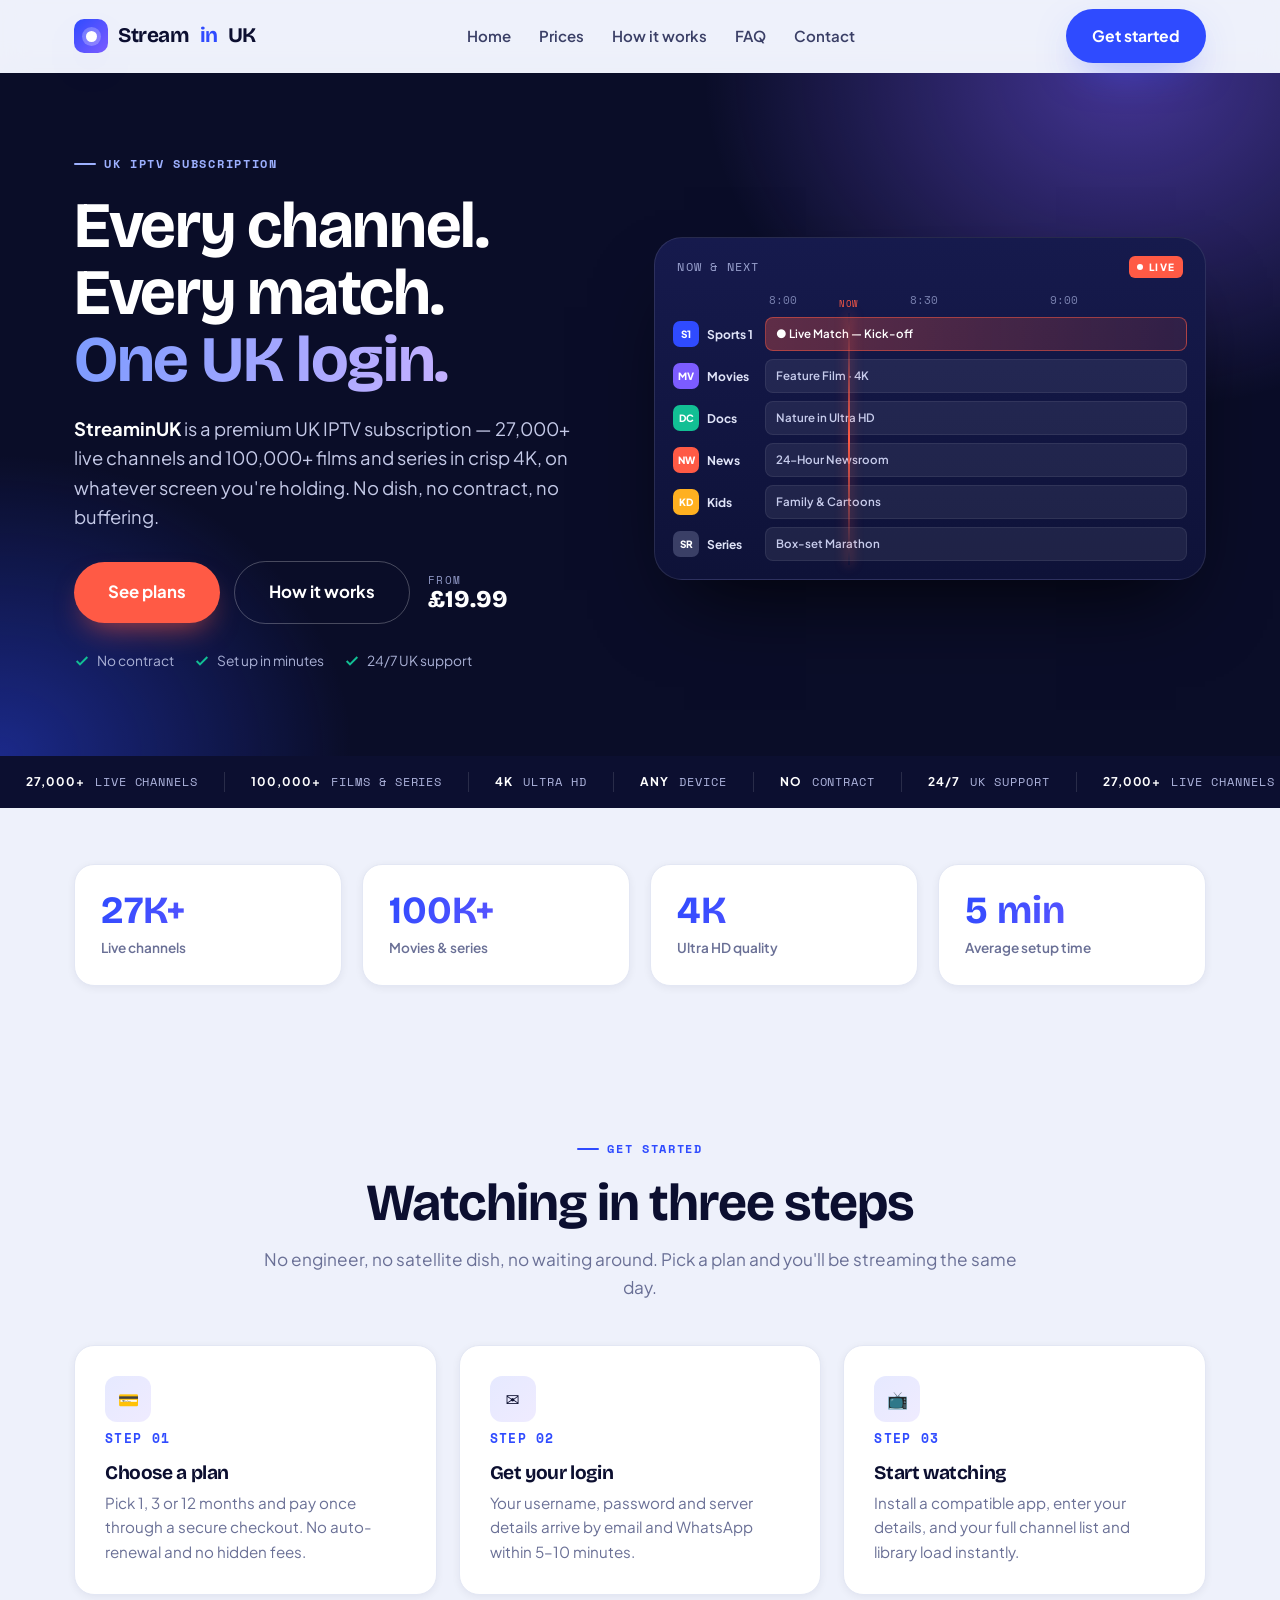
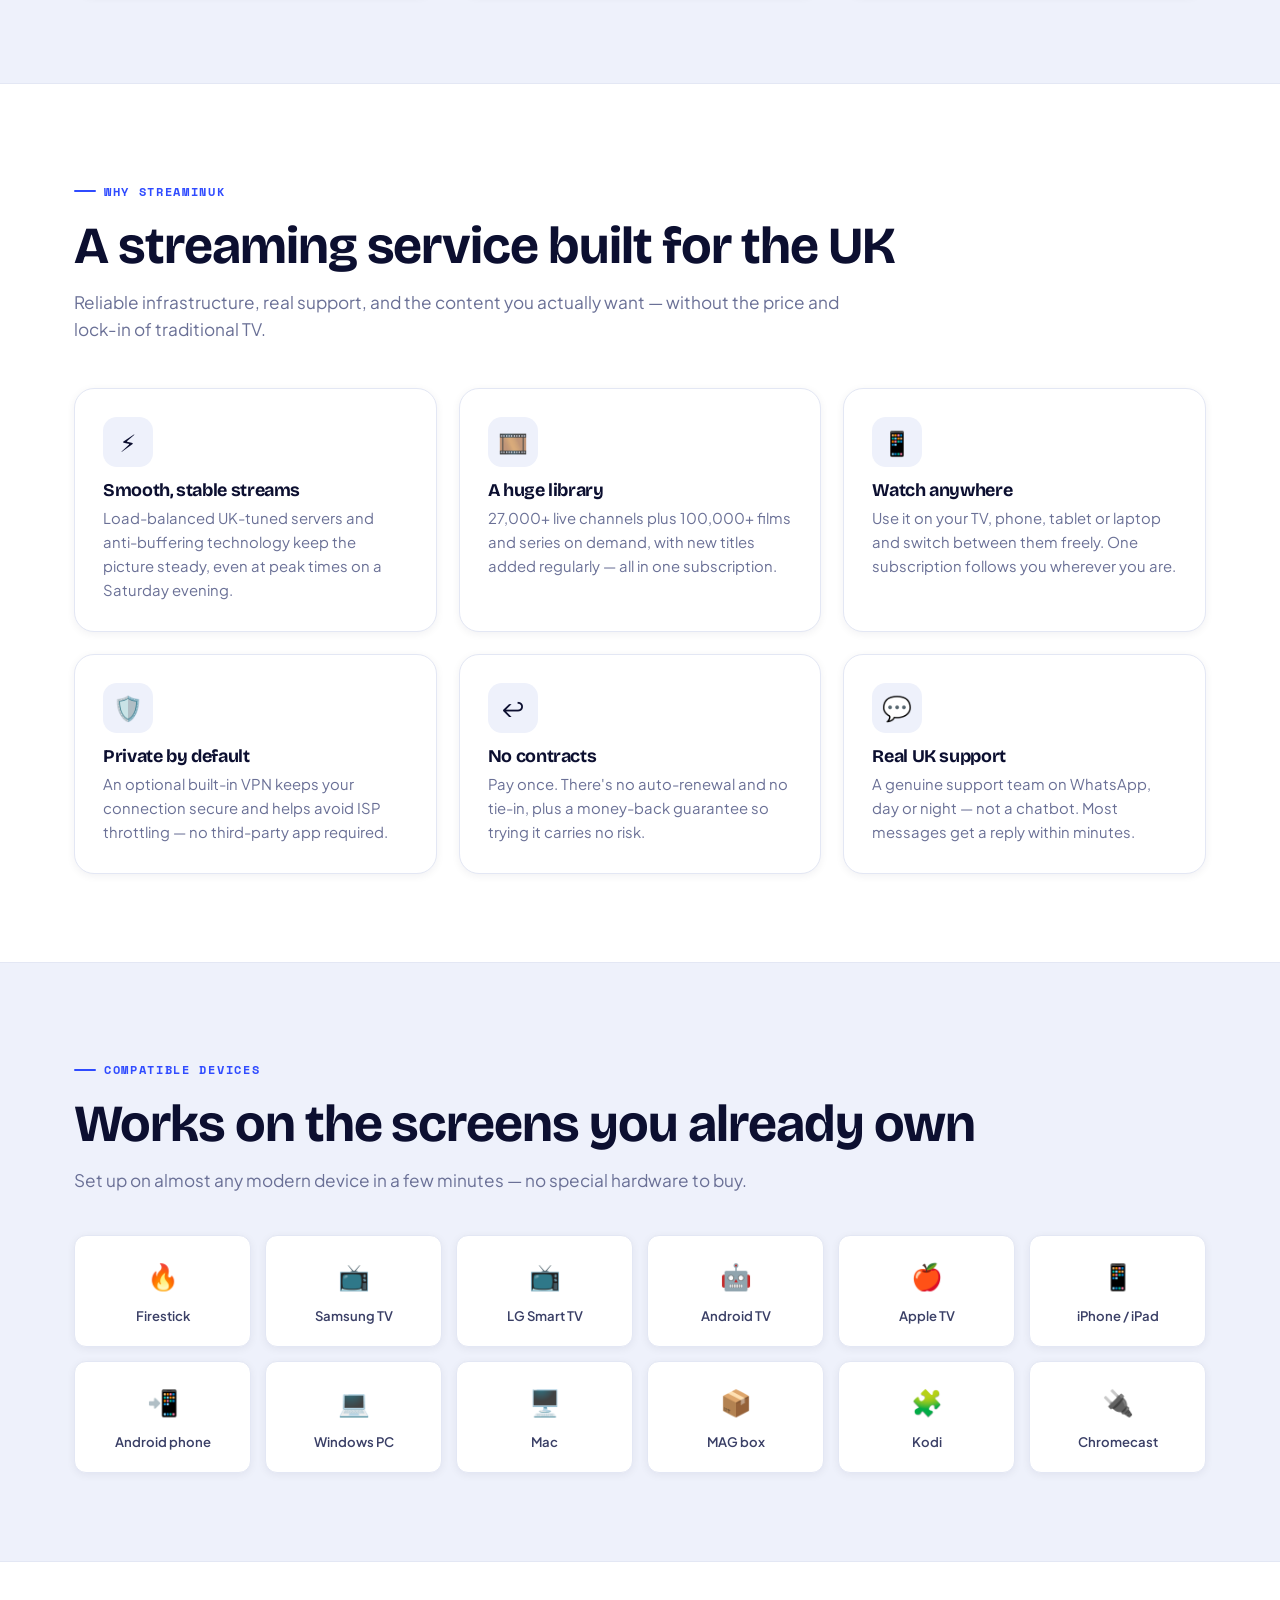
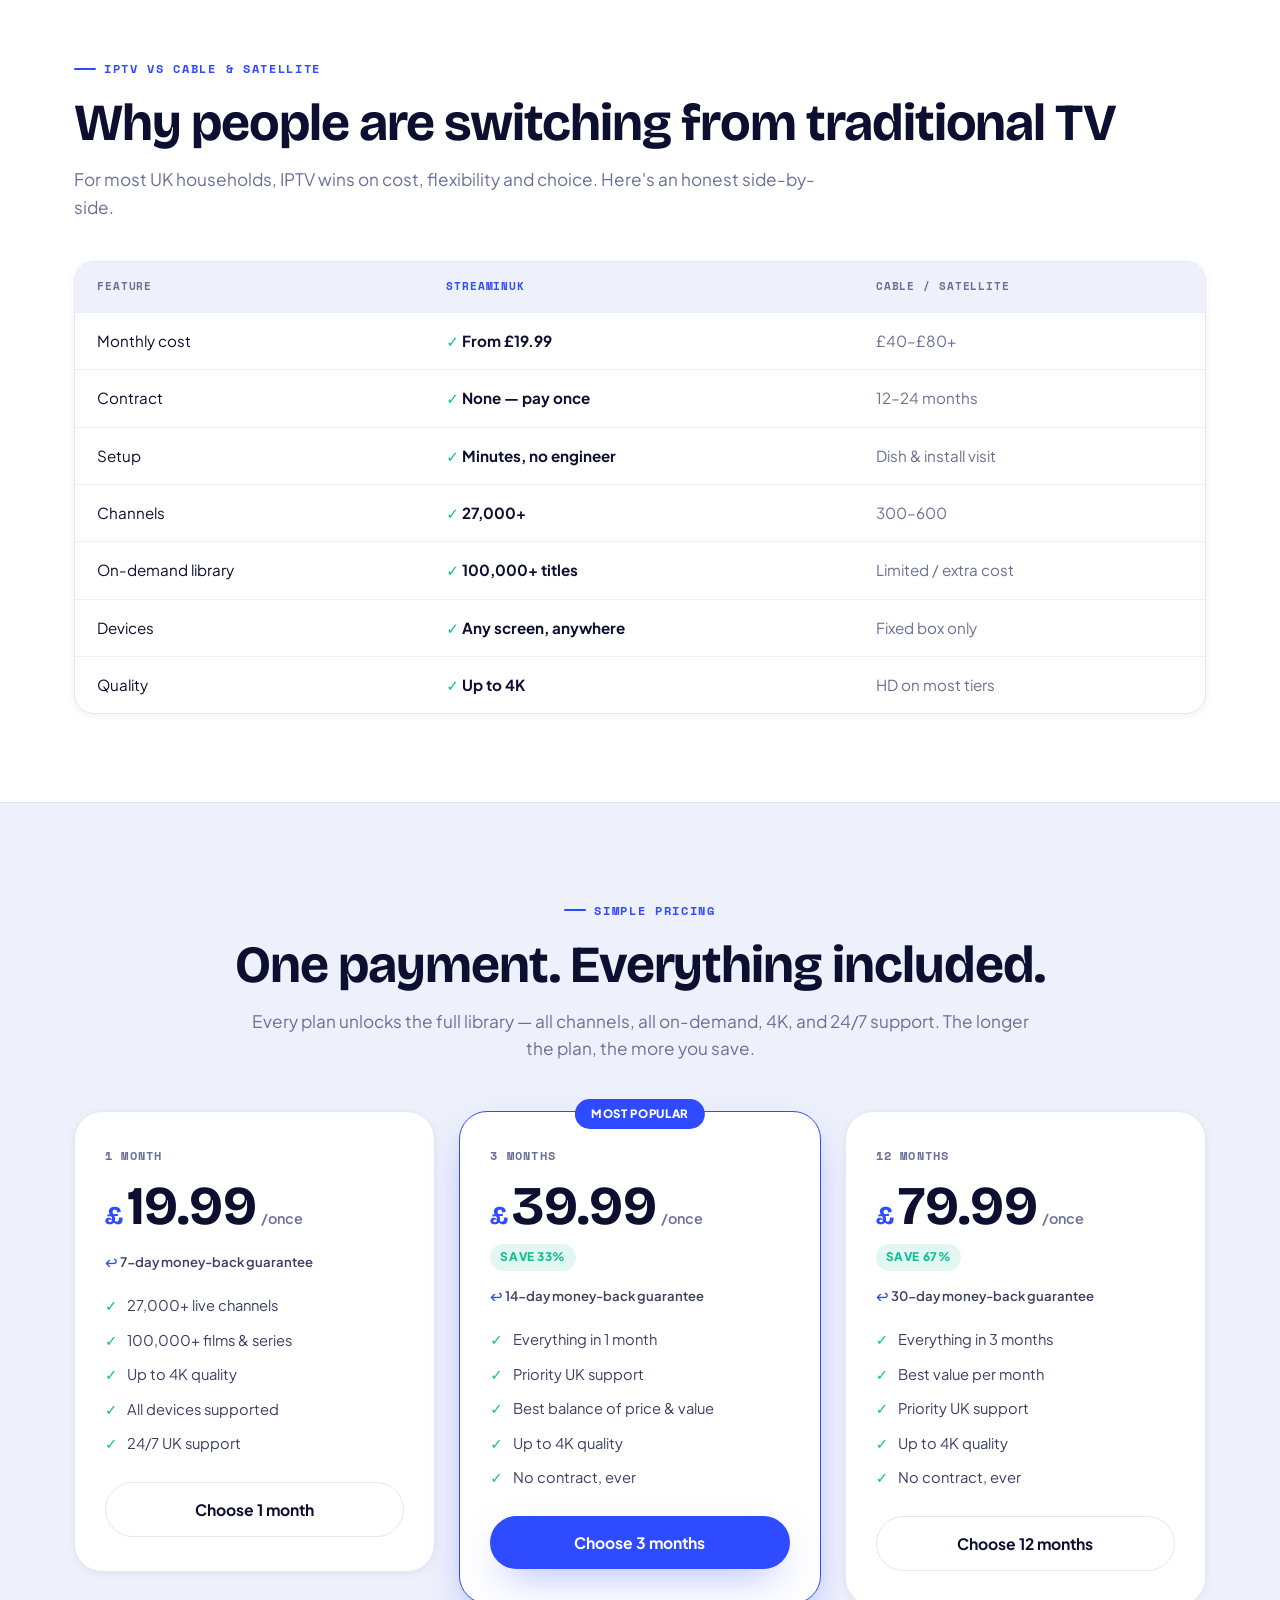
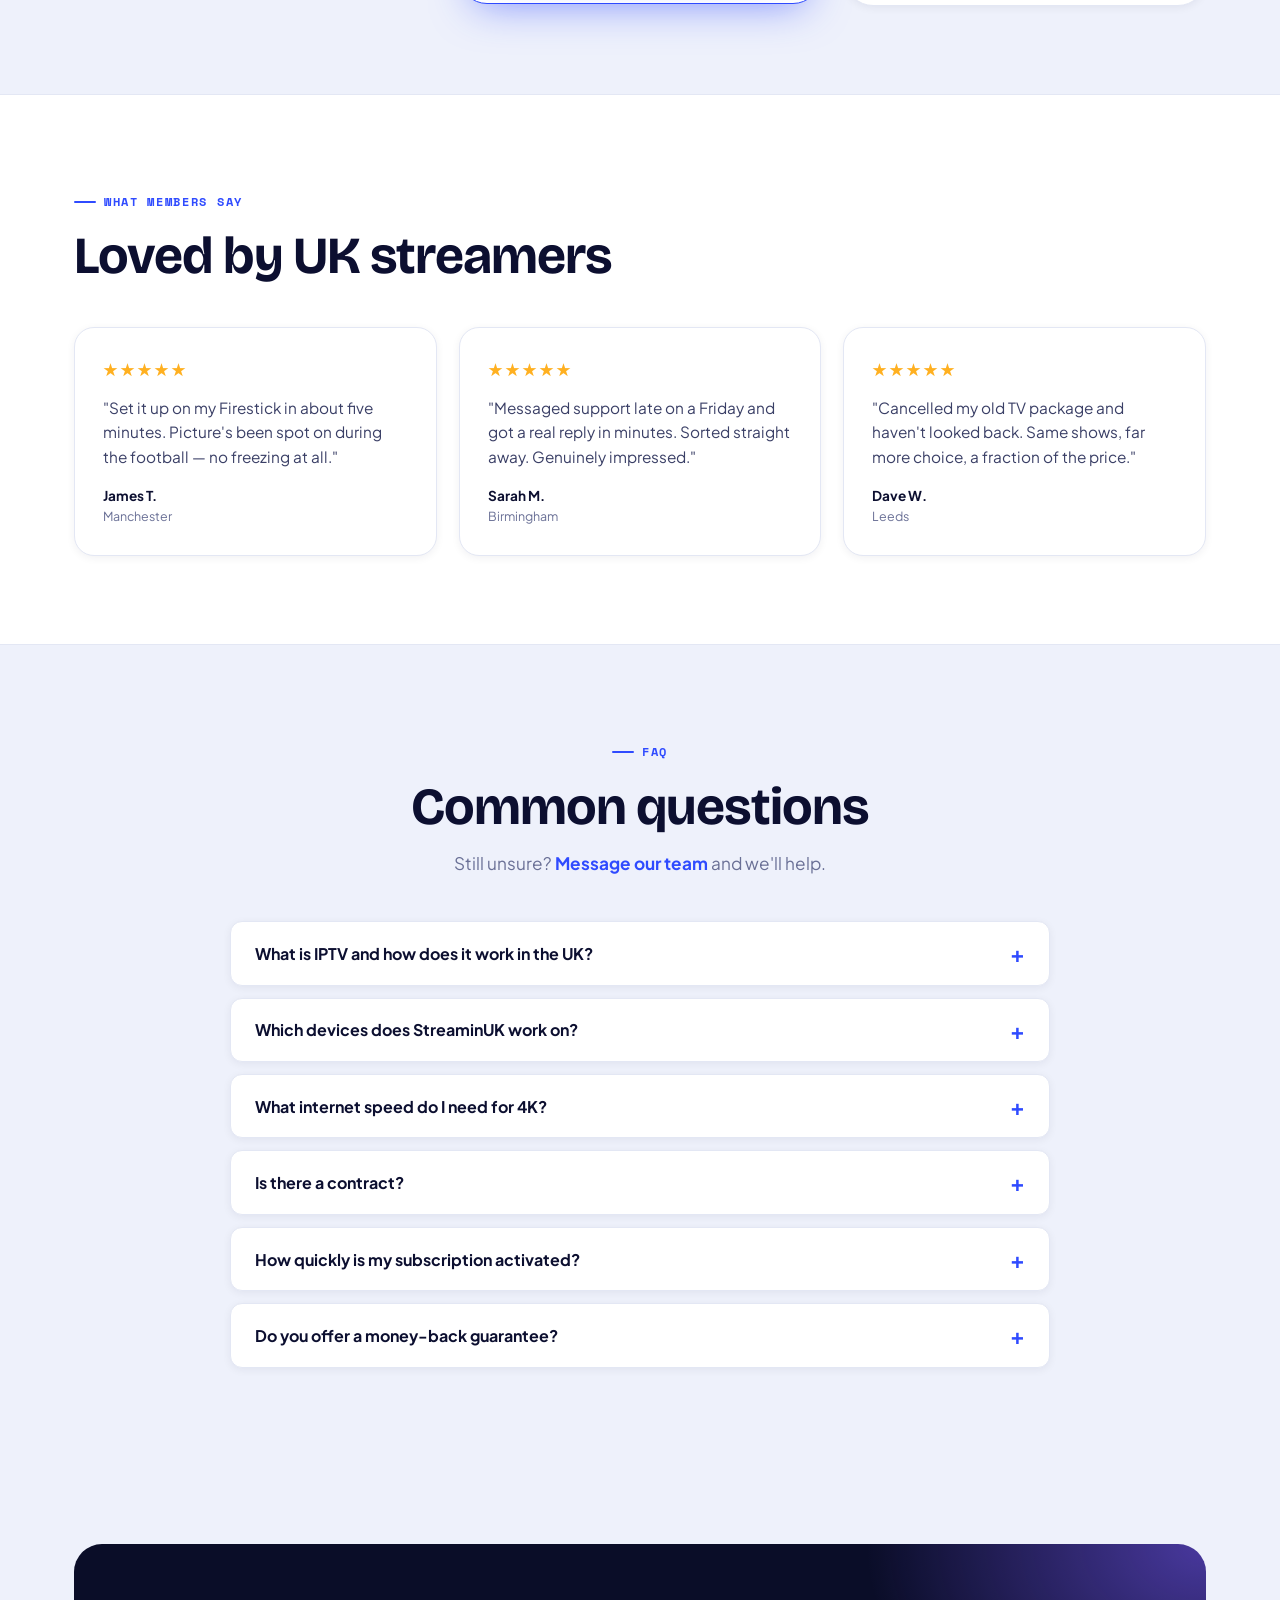
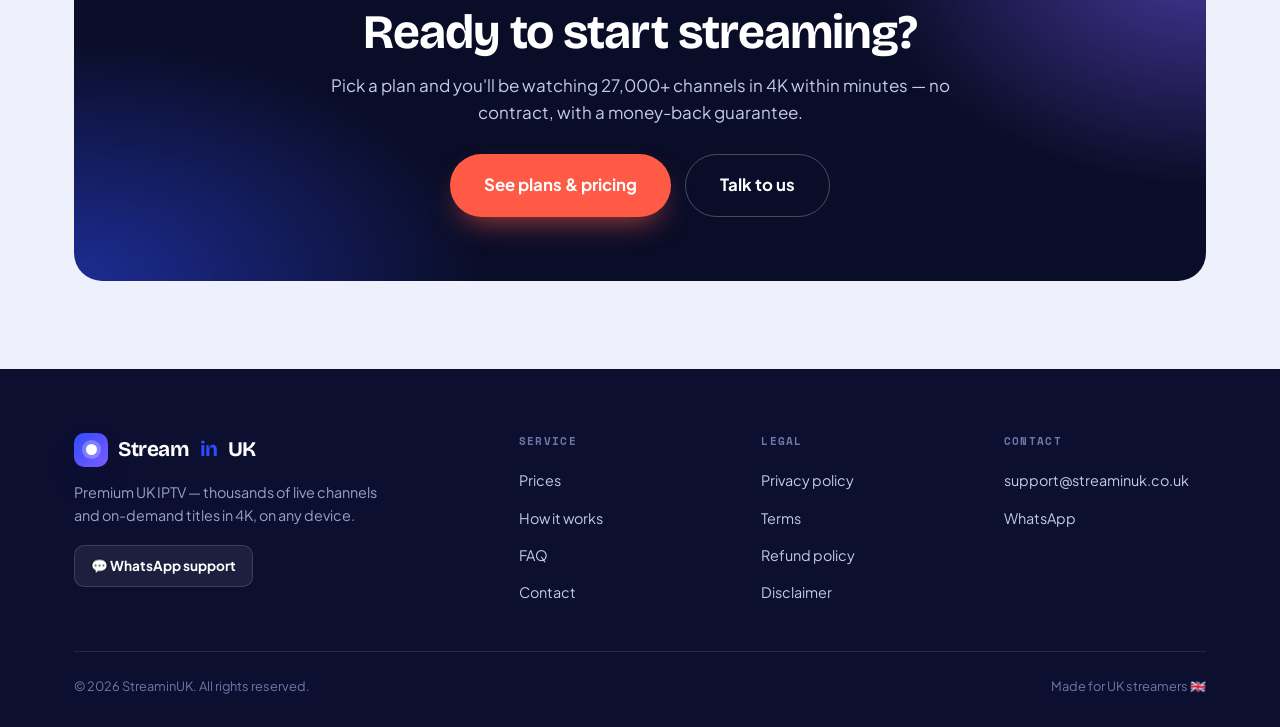
==== index.html @ 4e6dda4d "Add files via upload" ====
<!DOCTYPE html>
<html lang="en-GB">
<head>
<meta charset="UTF-8">
<meta name="viewport" content="width=device-width, initial-scale=1.0">
<title>StreaminUK | UK IPTV Subscription — 27,000+ Channels in 4K</title>
<meta name="description" content="StreaminUK is a premium UK IPTV subscription: 27,000+ live channels and 100,000+ movies and series in 4K, on any device. No contracts, instant setup, 24/7 UK support. Plans from £19.99.">
<meta name="robots" content="index, follow, max-image-preview:large">
<link rel="canonical" href="https://streaminuk.co.uk/">
<meta property="og:type" content="website">
<meta property="og:locale" content="en_GB">
<meta property="og:site_name" content="StreaminUK">
<meta property="og:title" content="StreaminUK — UK IPTV Subscription, 27,000+ Channels in 4K">
<meta property="og:description" content="Premium UK IPTV: thousands of live channels and on-demand titles in 4K, on any device. No contracts, instant setup. Plans from £19.99.">
<meta property="og:url" content="https://streaminuk.co.uk/">
<meta name="twitter:card" content="summary_large_image">
<meta name="twitter:title" content="StreaminUK — UK IPTV Subscription in 4K">
<meta name="twitter:description" content="27,000+ live channels and 100,000+ titles in 4K, on any device. From £19.99, no contracts.">

<script type="application/ld+json">
{"@context":"https://schema.org","@type":"WebSite","name":"StreaminUK","url":"https://streaminuk.co.uk","description":"Premium UK IPTV subscription with 27,000+ live channels and 100,000+ movies and series in 4K."}
</script>
<script type="application/ld+json">
{"@context":"https://schema.org","@type":"Organization","name":"StreaminUK","url":"https://streaminuk.co.uk","logo":"https://streaminuk.co.uk/images/logo.png","contactPoint":{"@type":"ContactPoint","contactType":"customer support","availableLanguage":"English"}}
</script>
<script type="application/ld+json">
{
  "@context":"https://schema.org","@type":"Product",
  "name":"StreaminUK IPTV Subscription",
  "description":"Premium UK IPTV subscription with 27,000+ live channels and 100,000+ movies and series in up to 4K, on any device, with 24/7 UK support.",
  "image":["https://streaminuk.co.uk/images/streaminuk-preview.jpg"],
  "brand":{"@type":"Brand","name":"StreaminUK"},
  "offers":[
    {"@type":"Offer","name":"1 Month","price":"19.99","priceCurrency":"GBP","priceValidUntil":"2026-12-31","availability":"https://schema.org/InStock","itemCondition":"https://schema.org/NewCondition","url":"https://streaminuk.co.uk/prices.html","shippingDetails":{"@type":"OfferShippingDetails","shippingRate":{"@type":"MonetaryAmount","value":"0","currency":"GBP"},"shippingDestination":{"@type":"DefinedRegion","addressCountry":"GB"}},"hasMerchantReturnPolicy":{"@type":"MerchantReturnPolicy","applicableCountry":"GB","returnPolicyCategory":"https://schema.org/MerchantReturnFiniteReturnWindow","merchantReturnDays":7,"returnMethod":"https://schema.org/ReturnByMail","returnFees":"https://schema.org/FreeReturn"}},
    {"@type":"Offer","name":"3 Months","price":"39.99","priceCurrency":"GBP","priceValidUntil":"2026-12-31","availability":"https://schema.org/InStock","itemCondition":"https://schema.org/NewCondition","url":"https://streaminuk.co.uk/prices.html","shippingDetails":{"@type":"OfferShippingDetails","shippingRate":{"@type":"MonetaryAmount","value":"0","currency":"GBP"},"shippingDestination":{"@type":"DefinedRegion","addressCountry":"GB"}},"hasMerchantReturnPolicy":{"@type":"MerchantReturnPolicy","applicableCountry":"GB","returnPolicyCategory":"https://schema.org/MerchantReturnFiniteReturnWindow","merchantReturnDays":14,"returnMethod":"https://schema.org/ReturnByMail","returnFees":"https://schema.org/FreeReturn"}},
    {"@type":"Offer","name":"12 Months","price":"79.99","priceCurrency":"GBP","priceValidUntil":"2026-12-31","availability":"https://schema.org/InStock","itemCondition":"https://schema.org/NewCondition","url":"https://streaminuk.co.uk/prices.html","shippingDetails":{"@type":"OfferShippingDetails","shippingRate":{"@type":"MonetaryAmount","value":"0","currency":"GBP"},"shippingDestination":{"@type":"DefinedRegion","addressCountry":"GB"}},"hasMerchantReturnPolicy":{"@type":"MerchantReturnPolicy","applicableCountry":"GB","returnPolicyCategory":"https://schema.org/MerchantReturnFiniteReturnWindow","merchantReturnDays":30,"returnMethod":"https://schema.org/ReturnByMail","returnFees":"https://schema.org/FreeReturn"}}
  ]
}
</script>
<script type="application/ld+json">
{"@context":"https://schema.org","@type":"FAQPage","mainEntity":[
{"@type":"Question","name":"What is IPTV and how does it work in the UK?","acceptedAnswer":{"@type":"Answer","text":"IPTV (Internet Protocol Television) streams live channels and on-demand content over your broadband connection instead of a satellite dish or aerial. You subscribe, receive your login details, install a compatible app on your device, and start watching within minutes."}},
{"@type":"Question","name":"Which devices does StreaminUK work on?","acceptedAnswer":{"@type":"Answer","text":"StreaminUK works on Amazon Firestick, Android TV boxes, Samsung and LG Smart TVs, iPhone, iPad, Apple TV, MAG boxes, Android phones and tablets, Windows PCs, Mac and Kodi."}},
{"@type":"Question","name":"What internet speed do I need for 4K streaming?","acceptedAnswer":{"@type":"Answer","text":"Around 10 Mbps is enough for HD, 20 Mbps for Full HD, and a stable 30 Mbps or more is ideal for 4K. A wired connection gives the most stable picture during live events."}},
{"@type":"Question","name":"Is there a contract?","acceptedAnswer":{"@type":"Answer","text":"No. Every plan is a single one-time payment with no auto-renewal and no hidden fees. When your plan ends you choose whether to renew."}},
{"@type":"Question","name":"How quickly is my subscription activated?","acceptedAnswer":{"@type":"Answer","text":"Your login details are sent by email and WhatsApp within 5 to 10 minutes of payment, so you can start watching the same day."}},
{"@type":"Question","name":"Do you offer a money-back guarantee?","acceptedAnswer":{"@type":"Answer","text":"Yes. Plans include a money-back guarantee of 7 days on the monthly plan, 14 days on the 3-month plan, and 30 days on the annual plan."}}
]}
</script>

<link rel="preconnect" href="https://fonts.googleapis.com">
<link rel="preconnect" href="https://fonts.gstatic.com" crossorigin>
<link href="https://fonts.googleapis.com/css2?family=Bricolage+Grotesque:opsz,wght@12..96,600;12..96,700;12..96,800&family=Plus+Jakarta+Sans:wght@400;500;600;700;800&family=Space+Mono:wght@400;700&display=swap" rel="stylesheet">
<link rel="stylesheet" href="style.css">
</head>
<body>

<!-- NAV -->
<header class="nav">
  <div class="nav-inner">
    <a href="index.html" class="brand"><span class="brand-bug"></span>Stream<em>in</em>UK</a>
    <nav class="nav-links" aria-label="Primary">
      <a href="index.html">Home</a>
      <a href="prices.html">Prices</a>
      <a href="index.html#how">How it works</a>
      <a href="index.html#faq">FAQ</a>
      <a href="contact.html">Contact</a>
    </nav>
    <div class="nav-cta">
      <a href="prices.html" class="btn btn-blue">Get started</a>
    </div>
    <button class="nav-toggle" aria-label="Open menu"><span></span></button>
  </div>
</header>

<!-- HERO -->
<section class="hero">
  <div class="wrap hero-grid">
    <div>
      <div class="eyebrow on-dark">UK IPTV subscription</div>
      <h1>Every channel.<br>Every match.<br><span class="hl">One UK login.</span></h1>
      <p class="hero-sub"><b>StreaminUK</b> is a premium UK IPTV subscription — 27,000+ live channels and 100,000+ films and series in crisp 4K, on whatever screen you're holding. No dish, no contract, no buffering.</p>
      <div class="hero-actions">
        <a href="prices.html" class="btn btn-primary btn-lg">See plans</a>
        <a href="index.html#how" class="btn btn-ghost on-dark btn-lg">How it works</a>
        <div class="hero-from"><span class="k">From</span><span class="v">£19.99</span></div>
      </div>
      <div class="hero-chips">
        <span><svg viewBox="0 0 24 24" fill="none" stroke="currentColor" stroke-width="3"><path d="M20 6 9 17l-5-5"/></svg> No contract</span>
        <span><svg viewBox="0 0 24 24" fill="none" stroke="currentColor" stroke-width="3"><path d="M20 6 9 17l-5-5"/></svg> Set up in minutes</span>
        <span><svg viewBox="0 0 24 24" fill="none" stroke="currentColor" stroke-width="3"><path d="M20 6 9 17l-5-5"/></svg> 24/7 UK support</span>
      </div>
    </div>

    <!-- SIGNATURE: live programme guide -->
    <div class="epg" role="img" aria-label="Example live TV guide showing channels and what's on now">
      <div class="epg-top">
        <span class="epg-title">Now &amp; Next</span>
        <span class="live-bug"><span class="dot"></span>LIVE</span>
      </div>
      <div class="epg-times"><span>ch</span><span>8:00</span><span>8:30</span><span>9:00</span></div>
      <div class="epg-rows">
        <div class="epg-nowline"></div>
        <div class="epg-row">
          <div class="epg-chan"><span class="epg-logo" style="background:#2f4bff">S1</span>Sports 1</div>
          <div class="epg-progs"><div class="prog live">● Live Match — Kick-off</div></div>
        </div>
        <div class="epg-row">
          <div class="epg-chan"><span class="epg-logo" style="background:#7c5cff">MV</span>Movies</div>
          <div class="epg-progs"><div class="prog">Feature Film · 4K</div></div>
        </div>
        <div class="epg-row">
          <div class="epg-chan"><span class="epg-logo" style="background:#12bf94">DC</span>Docs</div>
          <div class="epg-progs"><div class="prog">Nature in Ultra HD</div></div>
        </div>
        <div class="epg-row">
          <div class="epg-chan"><span class="epg-logo" style="background:#ff5a45">NW</span>News</div>
          <div class="epg-progs"><div class="prog">24-Hour Newsroom</div></div>
        </div>
        <div class="epg-row">
          <div class="epg-chan"><span class="epg-logo" style="background:#ffb020">KD</span>Kids</div>
          <div class="epg-progs"><div class="prog">Family &amp; Cartoons</div></div>
        </div>
        <div class="epg-row">
          <div class="epg-chan"><span class="epg-logo" style="background:#3a3f66">SR</span>Series</div>
          <div class="epg-progs"><div class="prog">Box-set Marathon</div></div>
        </div>
      </div>
    </div>
  </div>
</section>

<!-- MARQUEE -->
<div class="strip" aria-hidden="true">
  <div class="strip-track">
    <span class="strip-item"><b>27,000+</b> live channels</span>
    <span class="strip-item"><b>100,000+</b> films &amp; series</span>
    <span class="strip-item"><b>4K</b> Ultra HD</span>
    <span class="strip-item"><b>Any</b> device</span>
    <span class="strip-item"><b>No</b> contract</span>
    <span class="strip-item"><b>24/7</b> UK support</span>
    <span class="strip-item"><b>27,000+</b> live channels</span>
    <span class="strip-item"><b>100,000+</b> films &amp; series</span>
    <span class="strip-item"><b>4K</b> Ultra HD</span>
    <span class="strip-item"><b>Any</b> device</span>
    <span class="strip-item"><b>No</b> contract</span>
    <span class="strip-item"><b>24/7</b> UK support</span>
  </div>
</div>

<!-- STATS -->
<section class="section-tight">
  <div class="wrap stats">
    <div class="stat"><div class="n">27K+</div><div class="l">Live channels</div></div>
    <div class="stat"><div class="n">100K+</div><div class="l">Movies &amp; series</div></div>
    <div class="stat"><div class="n">4K</div><div class="l">Ultra HD quality</div></div>
    <div class="stat"><div class="n">5 min</div><div class="l">Average setup time</div></div>
  </div>
</section>

<!-- HOW IT WORKS -->
<section class="section" id="how">
  <div class="wrap">
    <div class="center">
      <div class="eyebrow" style="justify-content:center">Get started</div>
      <h2 class="title">Watching in three steps</h2>
      <p class="lead">No engineer, no satellite dish, no waiting around. Pick a plan and you'll be streaming the same day.</p>
    </div>
    <div class="steps">
      <div class="step">
        <div class="step-ico">💳</div>
        <div class="step-n">STEP 01</div>
        <h3>Choose a plan</h3>
        <p>Pick 1, 3 or 12 months and pay once through a secure checkout. No auto-renewal and no hidden fees.</p>
      </div>
      <div class="step">
        <div class="step-ico">✉️</div>
        <div class="step-n">STEP 02</div>
        <h3>Get your login</h3>
        <p>Your username, password and server details arrive by email and WhatsApp within 5–10 minutes.</p>
      </div>
      <div class="step">
        <div class="step-ico">📺</div>
        <div class="step-n">STEP 03</div>
        <h3>Start watching</h3>
        <p>Install a compatible app, enter your details, and your full channel list and library load instantly.</p>
      </div>
    </div>
  </div>
</section>

<!-- FEATURES -->
<section class="section" style="background:var(--paper);border-top:1px solid var(--line);border-bottom:1px solid var(--line)">
  <div class="wrap">
    <div class="eyebrow">Why StreaminUK</div>
    <h2 class="title">A streaming service built for the UK</h2>
    <p class="lead">Reliable infrastructure, real support, and the content you actually want — without the price and lock-in of traditional TV.</p>
    <div class="feat-grid">
      <div class="feat"><div class="ico">⚡</div><h3>Smooth, stable streams</h3><p>Load-balanced UK-tuned servers and anti-buffering technology keep the picture steady, even at peak times on a Saturday evening.</p></div>
      <div class="feat"><div class="ico">🎞️</div><h3>A huge library</h3><p>27,000+ live channels plus 100,000+ films and series on demand, with new titles added regularly — all in one subscription.</p></div>
      <div class="feat"><div class="ico">📱</div><h3>Watch anywhere</h3><p>Use it on your TV, phone, tablet or laptop and switch between them freely. One subscription follows you wherever you are.</p></div>
      <div class="feat"><div class="ico">🛡️</div><h3>Private by default</h3><p>An optional built-in VPN keeps your connection secure and helps avoid ISP throttling — no third-party app required.</p></div>
      <div class="feat"><div class="ico">↩️</div><h3>No contracts</h3><p>Pay once. There's no auto-renewal and no tie-in, plus a money-back guarantee so trying it carries no risk.</p></div>
      <div class="feat"><div class="ico">💬</div><h3>Real UK support</h3><p>A genuine support team on WhatsApp, day or night — not a chatbot. Most messages get a reply within minutes.</p></div>
    </div>
  </div>
</section>

<!-- DEVICES -->
<section class="section">
  <div class="wrap">
    <div class="eyebrow">Compatible devices</div>
    <h2 class="title">Works on the screens you already own</h2>
    <p class="lead">Set up on almost any modern device in a few minutes — no special hardware to buy.</p>
    <div class="dev-grid">
      <div class="dev"><span class="di">🔥</span>Firestick</div>
      <div class="dev"><span class="di">📺</span>Samsung TV</div>
      <div class="dev"><span class="di">📺</span>LG Smart TV</div>
      <div class="dev"><span class="di">🤖</span>Android TV</div>
      <div class="dev"><span class="di">🍎</span>Apple TV</div>
      <div class="dev"><span class="di">📱</span>iPhone / iPad</div>
      <div class="dev"><span class="di">📲</span>Android phone</div>
      <div class="dev"><span class="di">💻</span>Windows PC</div>
      <div class="dev"><span class="di">🖥️</span>Mac</div>
      <div class="dev"><span class="di">📦</span>MAG box</div>
      <div class="dev"><span class="di">🧩</span>Kodi</div>
      <div class="dev"><span class="di">🔌</span>Chromecast</div>
    </div>
  </div>
</section>

<!-- COMPARE -->
<section class="section" style="background:var(--paper);border-top:1px solid var(--line);border-bottom:1px solid var(--line)">
  <div class="wrap">
    <div class="eyebrow">IPTV vs cable &amp; satellite</div>
    <h2 class="title">Why people are switching from traditional TV</h2>
    <p class="lead">For most UK households, IPTV wins on cost, flexibility and choice. Here's an honest side-by-side.</p>
    <div class="compare">
      <table>
        <thead>
          <tr><th>Feature</th><th class="us">StreaminUK</th><th>Cable / satellite</th></tr>
        </thead>
        <tbody>
          <tr><td>Monthly cost</td><td class="us">From £19.99</td><td class="them">£40–£80+</td></tr>
          <tr><td>Contract</td><td class="us">None — pay once</td><td class="them">12–24 months</td></tr>
          <tr><td>Setup</td><td class="us">Minutes, no engineer</td><td class="them">Dish &amp; install visit</td></tr>
          <tr><td>Channels</td><td class="us">27,000+</td><td class="them">300–600</td></tr>
          <tr><td>On-demand library</td><td class="us">100,000+ titles</td><td class="them">Limited / extra cost</td></tr>
          <tr><td>Devices</td><td class="us">Any screen, anywhere</td><td class="them">Fixed box only</td></tr>
          <tr><td>Quality</td><td class="us">Up to 4K</td><td class="them">HD on most tiers</td></tr>
        </tbody>
      </table>
    </div>
  </div>
</section>

<!-- PRICING TEASER -->
<section class="section" id="prices">
  <div class="wrap">
    <div class="center">
      <div class="eyebrow" style="justify-content:center">Simple pricing</div>
      <h2 class="title">One payment. Everything included.</h2>
      <p class="lead">Every plan unlocks the full library — all channels, all on-demand, 4K, and 24/7 support. The longer the plan, the more you save.</p>
    </div>
    <div class="plans">
      <div class="plan">
        <div class="plan-name">1 Month</div>
        <div class="plan-price"><span class="cur">£</span><span class="amt">19.99</span><span class="per">/once</span></div>
        <div class="plan-mbg">7-day money-back guarantee</div>
        <ul>
          <li>27,000+ live channels</li>
          <li>100,000+ films &amp; series</li>
          <li>Up to 4K quality</li>
          <li>All devices supported</li>
          <li>24/7 UK support</li>
        </ul>
        <a href="prices.html" class="btn btn-ghost">Choose 1 month</a>
      </div>
      <div class="plan featured">
        <div class="plan-flag">Most popular</div>
        <div class="plan-name">3 Months</div>
        <div class="plan-price"><span class="cur">£</span><span class="amt">39.99</span><span class="per">/once</span></div>
        <span class="plan-save">Save 33%</span>
        <div class="plan-mbg">14-day money-back guarantee</div>
        <ul>
          <li>Everything in 1 month</li>
          <li>Priority UK support</li>
          <li>Best balance of price &amp; value</li>
          <li>Up to 4K quality</li>
          <li>No contract, ever</li>
        </ul>
        <a href="prices.html" class="btn btn-blue">Choose 3 months</a>
      </div>
      <div class="plan">
        <div class="plan-name">12 Months</div>
        <div class="plan-price"><span class="cur">£</span><span class="amt">79.99</span><span class="per">/once</span></div>
        <span class="plan-save">Save 67%</span>
        <div class="plan-mbg">30-day money-back guarantee</div>
        <ul>
          <li>Everything in 3 months</li>
          <li>Best value per month</li>
          <li>Priority UK support</li>
          <li>Up to 4K quality</li>
          <li>No contract, ever</li>
        </ul>
        <a href="prices.html" class="btn btn-ghost">Choose 12 months</a>
      </div>
    </div>
  </div>
</section>

<!-- REVIEWS -->
<section class="section" style="background:var(--paper);border-top:1px solid var(--line);border-bottom:1px solid var(--line)">
  <div class="wrap">
    <div class="eyebrow">What members say</div>
    <h2 class="title">Loved by UK streamers</h2>
    <div class="reviews">
      <div class="review"><div class="stars">★★★★★</div><p>"Set it up on my Firestick in about five minutes. Picture's been spot on during the football — no freezing at all."</p><div class="who">James T.</div><div class="where">Manchester</div></div>
      <div class="review"><div class="stars">★★★★★</div><p>"Messaged support late on a Friday and got a real reply in minutes. Sorted straight away. Genuinely impressed."</p><div class="who">Sarah M.</div><div class="where">Birmingham</div></div>
      <div class="review"><div class="stars">★★★★★</div><p>"Cancelled my old TV package and haven't looked back. Same shows, far more choice, a fraction of the price."</p><div class="who">Dave W.</div><div class="where">Leeds</div></div>
    </div>
  </div>
</section>

<!-- FAQ -->
<section class="section" id="faq">
  <div class="wrap">
    <div class="center">
      <div class="eyebrow" style="justify-content:center">FAQ</div>
      <h2 class="title">Common questions</h2>
      <p class="lead">Still unsure? <a href="contact.html" style="color:var(--blue);font-weight:700">Message our team</a> and we'll help.</p>
    </div>
    <div class="faq">
      <div class="qa"><button class="qa-q">What is IPTV and how does it work in the UK? <span class="pm">+</span></button><div class="qa-a"><p>IPTV (Internet Protocol Television) streams live channels and on-demand content over your broadband connection instead of a satellite dish or aerial. You subscribe, receive your login details, install a compatible app on your device, and start watching within minutes.</p></div></div>
      <div class="qa"><button class="qa-q">Which devices does StreaminUK work on? <span class="pm">+</span></button><div class="qa-a"><p>It works on Amazon Firestick, Android TV boxes, Samsung and LG Smart TVs, iPhone, iPad, Apple TV, MAG boxes, Android phones and tablets, Windows PCs, Mac and Kodi.</p></div></div>
      <div class="qa"><button class="qa-q">What internet speed do I need for 4K? <span class="pm">+</span></button><div class="qa-a"><p>Around 10 Mbps is enough for HD, 20 Mbps for Full HD, and a stable 30 Mbps or more is ideal for 4K. A wired connection gives the most stable picture during live events.</p></div></div>
      <div class="qa"><button class="qa-q">Is there a contract? <span class="pm">+</span></button><div class="qa-a"><p>No. Every plan is a single one-time payment with no auto-renewal and no hidden fees. When your plan ends you choose whether to renew.</p></div></div>
      <div class="qa"><button class="qa-q">How quickly is my subscription activated? <span class="pm">+</span></button><div class="qa-a"><p>Your login details are sent by email and WhatsApp within 5 to 10 minutes of payment, so you can start watching the same day.</p></div></div>
      <div class="qa"><button class="qa-q">Do you offer a money-back guarantee? <span class="pm">+</span></button><div class="qa-a"><p>Yes — 7 days on the monthly plan, 14 days on the 3-month plan and 30 days on the annual plan. See our <a href="refund-policy.html" style="color:var(--blue);font-weight:700">refund policy</a> for details.</p></div></div>
    </div>
  </div>
</section>

<!-- CTA -->
<section class="section">
  <div class="wrap">
    <div class="cta-band">
      <h2>Ready to start streaming?</h2>
      <p>Pick a plan and you'll be watching 27,000+ channels in 4K within minutes — no contract, with a money-back guarantee.</p>
      <div class="btn-row">
        <a href="prices.html" class="btn btn-primary btn-lg">See plans &amp; pricing</a>
        <a href="contact.html" class="btn btn-ghost on-dark btn-lg">Talk to us</a>
      </div>
    </div>
  </div>
</section>

<!-- FOOTER -->
<footer class="footer">
  <div class="wrap">
    <div class="footer-grid">
      <div>
        <a href="index.html" class="brand"><span class="brand-bug"></span>Stream<em>in</em>UK</a>
        <p class="footer-about">Premium UK IPTV — thousands of live channels and on-demand titles in 4K, on any device.</p>
        <a href="https://wa.me/44XXXXXXXXXX" class="footer-wa">💬 WhatsApp support</a>
      </div>
      <div class="footer-col"><h5>Service</h5><ul>
        <li><a href="prices.html">Prices</a></li>
        <li><a href="index.html#how">How it works</a></li>
        <li><a href="index.html#faq">FAQ</a></li>
        <li><a href="contact.html">Contact</a></li>
      </ul></div>
      <div class="footer-col"><h5>Legal</h5><ul>
        <li><a href="privacy-policy.html">Privacy policy</a></li>
        <li><a href="terms.html">Terms</a></li>
        <li><a href="refund-policy.html">Refund policy</a></li>
        <li><a href="disclaimer.html">Disclaimer</a></li>
      </ul></div>
      <div class="footer-col"><h5>Contact</h5><ul>
        <li><a href="mailto:support@streaminuk.co.uk">support@streaminuk.co.uk</a></li>
        <li><a href="https://wa.me/44XXXXXXXXXX">WhatsApp</a></li>
      </ul></div>
    </div>
    <div class="footer-bottom">
      <span>© <span data-year>2026</span> StreaminUK. All rights reserved.</span>
      <span>Made for UK streamers 🇬🇧</span>
    </div>
  </div>
</footer>

<script src="script.js"></script>
</body>
</html>
---- style.css ----
/* ============================================================
   StreaminUK — shared stylesheet
   Design: "Broadcast Signal" — indigo hero + live EPG board,
   bright cool-white body, cobalt/violet accents.
   Type: Bricolage Grotesque (display) · Plus Jakarta Sans (body)
         · Space Mono (airtimes / data)
   ============================================================ */

:root{
  --bg:#EEF1FB;
  --paper:#ffffff;
  --ink:#0c0f30;
  --ink-soft:#3a3f66;
  --muted:#6a7096;
  --line:#e3e7f4;
  --line-soft:#eef1f9;

  --blue:#2f4bff;
  --blue-700:#1f33cc;
  --violet:#7c5cff;
  --coral:#ff5a45;
  --mint:#12bf94;

  --hero:#0a0d28;
  --hero-2:#121642;

  --r:20px;
  --r-sm:12px;
  --r-lg:28px;

  --shadow-sm:0 2px 8px rgba(12,15,48,.06);
  --shadow:0 18px 50px -22px rgba(12,15,48,.35);
  --shadow-blue:0 16px 40px -14px rgba(47,75,255,.5);

  --maxw:1180px;
  --font-display:"Bricolage Grotesque",system-ui,sans-serif;
  --font-body:"Plus Jakarta Sans",system-ui,sans-serif;
  --font-mono:"Space Mono",ui-monospace,monospace;
}

/* ---------- reset ---------- */
*{box-sizing:border-box;margin:0;padding:0}
html{scroll-behavior:smooth;-webkit-text-size-adjust:100%}
body{
  font-family:var(--font-body);
  background:var(--bg);color:var(--ink);
  line-height:1.6;font-size:17px;
  overflow-x:hidden;
}
img{max-width:100%;display:block}
a{color:inherit;text-decoration:none}
ul{list-style:none}
button{font-family:inherit;cursor:pointer;border:none;background:none}
:focus-visible{outline:3px solid var(--blue);outline-offset:2px;border-radius:4px}

/* ---------- layout helpers ---------- */
.wrap{max-width:var(--maxw);margin:0 auto;padding:0 24px}
.section{padding:88px 0}
.section-tight{padding:56px 0}
.center{text-align:center}
.eyebrow{
  display:inline-flex;align-items:center;gap:8px;
  font-family:var(--font-mono);font-size:12px;letter-spacing:.14em;
  text-transform:uppercase;color:var(--blue);font-weight:700;
  margin-bottom:18px;
}
.eyebrow::before{content:"";width:22px;height:2px;background:var(--blue);border-radius:2px}
.eyebrow.on-dark{color:#9db0ff}
.eyebrow.on-dark::before{background:#9db0ff}

h1,h2,h3,h4{font-family:var(--font-display);line-height:1.04;letter-spacing:-.02em;font-weight:700}
h2.title{font-size:clamp(2rem,4.4vw,3.25rem);margin-bottom:16px}
.lead{font-size:1.075rem;color:var(--muted);max-width:60ch}
.center .lead{margin-inline:auto}

/* ---------- buttons ---------- */
.btn{
  display:inline-flex;align-items:center;gap:9px;
  font-weight:700;font-size:.98rem;
  padding:14px 26px;border-radius:999px;
  transition:transform .18s ease, box-shadow .18s ease, background .18s ease;
  white-space:nowrap;
}
.btn-primary{background:var(--coral);color:#fff;box-shadow:0 14px 30px -12px rgba(255,90,69,.7)}
.btn-primary:hover{transform:translateY(-2px);box-shadow:0 20px 40px -12px rgba(255,90,69,.8)}
.btn-blue{background:var(--blue);color:#fff;box-shadow:var(--shadow-blue)}
.btn-blue:hover{transform:translateY(-2px);background:var(--blue-700)}
.btn-ghost{background:transparent;color:var(--ink);border:1.5px solid var(--line)}
.btn-ghost:hover{border-color:var(--blue);color:var(--blue)}
.btn-ghost.on-dark{color:#fff;border-color:rgba(255,255,255,.25)}
.btn-ghost.on-dark:hover{border-color:#fff;background:rgba(255,255,255,.06)}
.btn-lg{padding:17px 34px;font-size:1.05rem}

/* ---------- nav ---------- */
.nav{
  position:sticky;top:0;z-index:60;
  background:rgba(238,241,251,.82);backdrop-filter:blur(14px);
  border-bottom:1px solid transparent;transition:border-color .3s,background .3s;
}
.nav.scrolled{border-color:var(--line);background:rgba(238,241,251,.95)}
.nav-inner{display:flex;align-items:center;justify-content:space-between;height:72px;gap:20px;max-width:var(--maxw);margin:0 auto;padding:0 24px}
.brand{display:flex;align-items:center;gap:10px;font-family:var(--font-display);font-weight:700;font-size:1.3rem;letter-spacing:-.02em}
.brand-bug{
  width:34px;height:34px;border-radius:10px;flex:none;
  background:linear-gradient(135deg,var(--blue),var(--violet));
  display:grid;place-items:center;color:#fff;position:relative;
  box-shadow:var(--shadow-blue);
}
.brand-bug::after{content:"";width:11px;height:11px;border-radius:50%;background:#fff;box-shadow:0 0 0 4px rgba(255,255,255,.25)}
.brand em{font-style:normal;color:var(--blue)}
.nav-links{display:flex;align-items:center;gap:28px}
.nav-links a{font-size:.94rem;font-weight:600;color:var(--ink-soft);transition:color .15s}
.nav-links a:hover{color:var(--blue)}
.nav-cta{display:flex;align-items:center;gap:14px}
.nav-toggle{display:none;width:42px;height:42px;border-radius:10px;border:1px solid var(--line);place-items:center}
.nav-toggle span,.nav-toggle span::before,.nav-toggle span::after{content:"";display:block;width:18px;height:2px;background:var(--ink);position:relative;transition:.2s}
.nav-toggle span::before{position:absolute;top:-6px}
.nav-toggle span::after{position:absolute;top:6px}

/* ---------- HERO ---------- */
.hero{
  background:
    radial-gradient(60% 90% at 88% 0%, rgba(124,92,255,.5) 0%, transparent 55%),
    radial-gradient(50% 80% at 0% 100%, rgba(47,75,255,.45) 0%, transparent 55%),
    var(--hero);
  color:#fff;position:relative;overflow:hidden;
  padding:72px 0 84px;
}
.hero-grid{display:grid;grid-template-columns:1.05fr 1.1fr;gap:54px;align-items:center}
.hero h1{font-size:clamp(2.5rem,5.4vw,4.05rem);margin-bottom:20px}
.hero h1 .hl{
  background:linear-gradient(105deg,#7c9bff,#c4b0ff);
  -webkit-background-clip:text;background-clip:text;color:transparent;
}
.hero-sub{font-size:1.15rem;color:#c5cae8;max-width:46ch;margin-bottom:30px}
.hero-sub b{color:#fff;font-weight:700}
.hero-actions{display:flex;flex-wrap:wrap;gap:14px;align-items:center;margin-bottom:26px}
.hero-from{display:flex;flex-direction:column;line-height:1.1;margin-left:4px}
.hero-from .k{font-family:var(--font-mono);font-size:11px;letter-spacing:.12em;text-transform:uppercase;color:#8f97c4}
.hero-from .v{font-size:1.5rem;font-weight:800;font-family:var(--font-display)}
.hero-chips{display:flex;flex-wrap:wrap;gap:10px 20px;font-size:.86rem;color:#aab1d6}
.hero-chips span{display:inline-flex;align-items:center;gap:7px}
.hero-chips svg{width:16px;height:16px;color:var(--mint);flex:none}

/* ---------- EPG board (signature) ---------- */
.epg{
  background:linear-gradient(180deg,#161a4d,#0e1238);
  border:1px solid rgba(255,255,255,.1);
  border-radius:var(--r-lg);
  padding:18px;position:relative;
  box-shadow:0 40px 80px -30px rgba(0,0,0,.8);
}
.epg-top{display:flex;align-items:center;justify-content:space-between;margin-bottom:14px;padding:0 4px}
.epg-title{font-family:var(--font-mono);font-size:12px;letter-spacing:.1em;text-transform:uppercase;color:#9aa2cf;display:flex;align-items:center;gap:8px}
.live-bug{display:inline-flex;align-items:center;gap:6px;background:var(--coral);color:#fff;font-family:var(--font-body);font-weight:800;font-size:10px;letter-spacing:.12em;padding:3px 8px;border-radius:6px}
.live-bug .dot{width:6px;height:6px;border-radius:50%;background:#fff;animation:pulse 1.5s infinite}
.epg-times{display:grid;grid-template-columns:84px repeat(3,1fr);gap:8px;margin-bottom:8px;padding:0 4px}
.epg-times span{font-family:var(--font-mono);font-size:11px;color:#7a82b0;text-align:left}
.epg-times span:first-child{visibility:hidden}
.epg-rows{display:flex;flex-direction:column;gap:8px;position:relative}
.epg-row{display:grid;grid-template-columns:84px 1fr;gap:8px;align-items:center}
.epg-chan{display:flex;align-items:center;gap:8px;font-size:12px;font-weight:700;color:#dfe3f7}
.epg-logo{width:26px;height:26px;border-radius:7px;display:grid;place-items:center;font-size:10px;font-weight:800;color:#fff;flex:none}
.epg-progs{display:grid;gap:6px}
.prog{
  height:34px;border-radius:8px;background:rgba(255,255,255,.07);
  border:1px solid rgba(255,255,255,.07);
  display:flex;align-items:center;padding:0 10px;
  font-size:11.5px;color:#c7ccec;font-weight:600;overflow:hidden;white-space:nowrap;
}
.prog.live{background:linear-gradient(90deg,rgba(255,90,69,.32),rgba(255,90,69,.12));border-color:rgba(255,90,69,.5);color:#fff}
.epg-nowline{
  position:absolute;top:-4px;bottom:-4px;left:34%;width:2px;
  background:linear-gradient(180deg,transparent,var(--coral),transparent);
  box-shadow:0 0 12px rgba(255,90,69,.8);
  animation:sweep 9s ease-in-out infinite alternate;
}
.epg-nowline::before{content:"NOW";position:absolute;top:-16px;left:50%;transform:translateX(-50%);font-family:var(--font-mono);font-size:9px;letter-spacing:.1em;color:var(--coral)}
@keyframes sweep{0%{left:34%}100%{left:62%}}
@keyframes pulse{0%,100%{opacity:1}50%{opacity:.3}}

/* ---------- marquee strip ---------- */
.strip{background:var(--ink);color:#fff;overflow:hidden;padding:16px 0}
.strip-track{display:flex;gap:0;width:max-content;animation:scroll 32s linear infinite}
.strip-item{display:flex;align-items:center;gap:10px;padding:0 26px;border-right:1px solid rgba(255,255,255,.12);white-space:nowrap;font-family:var(--font-mono);font-size:12px;letter-spacing:.08em;text-transform:uppercase;color:#aeb4dd}
.strip-item b{color:#fff;font-family:var(--font-body)}
@keyframes scroll{from{transform:translateX(0)}to{transform:translateX(-50%)}}

/* ---------- stat band ---------- */
.stats{display:grid;grid-template-columns:repeat(4,1fr);gap:20px}
.stat{background:var(--paper);border:1px solid var(--line);border-radius:var(--r);padding:26px;box-shadow:var(--shadow-sm)}
.stat .n{font-family:var(--font-display);font-size:2.4rem;font-weight:700;line-height:1;background:linear-gradient(120deg,var(--blue),var(--violet));-webkit-background-clip:text;background-clip:text;color:transparent}
.stat .l{font-size:.85rem;color:var(--muted);margin-top:8px;font-weight:600}

/* ---------- steps ---------- */
.steps{display:grid;grid-template-columns:repeat(3,1fr);gap:22px;margin-top:44px}
.step{background:var(--paper);border:1px solid var(--line);border-radius:var(--r);padding:30px;position:relative;box-shadow:var(--shadow-sm)}
.step-n{font-family:var(--font-mono);font-size:13px;color:var(--blue);font-weight:700;letter-spacing:.1em}
.step h3{font-size:1.2rem;margin:14px 0 8px}
.step p{font-size:.95rem;color:var(--muted)}
.step-ico{width:46px;height:46px;border-radius:12px;background:linear-gradient(135deg,rgba(47,75,255,.12),rgba(124,92,255,.12));display:grid;place-items:center;margin-bottom:6px}

/* ---------- feature cards ---------- */
.feat-grid{display:grid;grid-template-columns:repeat(3,1fr);gap:22px;margin-top:44px}
.feat{background:var(--paper);border:1px solid var(--line);border-radius:var(--r);padding:28px;transition:transform .2s,box-shadow .2s;box-shadow:var(--shadow-sm)}
.feat:hover{transform:translateY(-4px);box-shadow:var(--shadow)}
.feat .ico{font-size:1.5rem;margin-bottom:14px;width:50px;height:50px;border-radius:14px;background:var(--bg);display:grid;place-items:center}
.feat h3{font-size:1.12rem;margin-bottom:8px}
.feat p{font-size:.93rem;color:var(--muted)}

/* ---------- devices ---------- */
.dev-grid{display:grid;grid-template-columns:repeat(6,1fr);gap:14px;margin-top:40px}
.dev{background:var(--paper);border:1px solid var(--line);border-radius:var(--r-sm);padding:20px 12px;text-align:center;font-size:.82rem;font-weight:600;color:var(--ink-soft);transition:.2s;box-shadow:var(--shadow-sm)}
.dev:hover{border-color:var(--blue);color:var(--blue);transform:translateY(-3px)}
.dev .di{font-size:1.6rem;display:block;margin-bottom:8px}

/* ---------- compare ---------- */
.compare{background:var(--paper);border:1px solid var(--line);border-radius:var(--r);overflow:hidden;margin-top:40px;box-shadow:var(--shadow-sm)}
.compare table{width:100%;border-collapse:collapse}
.compare th,.compare td{padding:16px 22px;text-align:left;border-bottom:1px solid var(--line-soft);font-size:.95rem}
.compare thead th{font-family:var(--font-mono);font-size:11px;letter-spacing:.08em;text-transform:uppercase;color:var(--muted);background:var(--bg)}
.compare thead th.us{color:var(--blue)}
.compare td.us{font-weight:700;color:var(--ink)}
.compare td.us::before{content:"✓ ";color:var(--mint);font-weight:800}
.compare td.them{color:var(--muted)}
.compare tr:last-child td{border-bottom:none}

/* ---------- pricing ---------- */
.plans{display:grid;grid-template-columns:repeat(3,1fr);gap:24px;margin-top:48px;align-items:start}
.plan{background:var(--paper);border:1px solid var(--line);border-radius:var(--r-lg);padding:34px 30px;position:relative;box-shadow:var(--shadow-sm);transition:transform .2s,box-shadow .2s}
.plan:hover{transform:translateY(-5px);box-shadow:var(--shadow)}
.plan.featured{border:1.5px solid var(--blue);box-shadow:var(--shadow-blue)}
.plan-flag{position:absolute;top:-13px;left:50%;transform:translateX(-50%);background:var(--blue);color:#fff;font-size:.72rem;font-weight:800;letter-spacing:.06em;text-transform:uppercase;padding:6px 16px;border-radius:999px}
.plan-name{font-family:var(--font-mono);font-size:12px;letter-spacing:.1em;text-transform:uppercase;color:var(--muted);font-weight:700}
.plan-price{display:flex;align-items:baseline;gap:4px;margin:14px 0 4px}
.plan-price .cur{font-size:1.6rem;font-weight:700;color:var(--blue);font-family:var(--font-display)}
.plan-price .amt{font-family:var(--font-display);font-size:3.4rem;font-weight:700;line-height:1}
.plan-price .per{color:var(--muted);font-size:.9rem;font-weight:600}
.plan-save{display:inline-block;background:rgba(18,191,148,.12);color:var(--mint);font-size:.74rem;font-weight:800;padding:4px 10px;border-radius:999px;text-transform:uppercase;letter-spacing:.05em}
.plan-mbg{font-size:.82rem;color:var(--ink-soft);margin:14px 0;font-weight:600}
.plan-mbg::before{content:"↩ ";color:var(--blue)}
.plan ul{display:flex;flex-direction:column;gap:11px;margin:22px 0 26px}
.plan li{font-size:.92rem;color:var(--ink-soft);display:flex;gap:10px;align-items:flex-start}
.plan li::before{content:"✓";color:var(--mint);font-weight:800;flex:none}
.plan .btn{width:100%;justify-content:center}

/* ---------- reviews ---------- */
.reviews{display:grid;grid-template-columns:repeat(3,1fr);gap:22px;margin-top:44px}
.review{background:var(--paper);border:1px solid var(--line);border-radius:var(--r);padding:28px;box-shadow:var(--shadow-sm)}
.review .stars{color:#ffb020;letter-spacing:2px;margin-bottom:12px}
.review p{font-size:.96rem;color:var(--ink-soft);margin-bottom:16px}
.review .who{font-size:.85rem;font-weight:700}
.review .where{font-size:.78rem;color:var(--muted)}

/* ---------- FAQ ---------- */
.faq{max-width:820px;margin:44px auto 0;display:flex;flex-direction:column;gap:12px}
.qa{background:var(--paper);border:1px solid var(--line);border-radius:var(--r-sm);overflow:hidden;box-shadow:var(--shadow-sm)}
.qa-q{width:100%;display:flex;justify-content:space-between;align-items:center;gap:16px;padding:20px 24px;font-weight:700;font-size:1rem;text-align:left;color:var(--ink)}
.qa-q .pm{color:var(--blue);font-size:1.4rem;line-height:1;transition:transform .2s;flex:none}
.qa-a{max-height:0;overflow:hidden;transition:max-height .3s ease;padding:0 24px}
.qa-a p{padding-bottom:20px;color:var(--muted);font-size:.95rem}
.qa.open .qa-a{max-height:340px}
.qa.open .qa-q .pm{transform:rotate(45deg)}

/* ---------- CTA band ---------- */
.cta-band{
  background:
    radial-gradient(50% 120% at 100% 0%, rgba(124,92,255,.55),transparent 60%),
    radial-gradient(60% 120% at 0% 100%, rgba(47,75,255,.5),transparent 60%),
    var(--hero);
  color:#fff;border-radius:var(--r-lg);padding:64px 48px;text-align:center;
  position:relative;overflow:hidden;
}
.cta-band h2{font-size:clamp(2rem,4.2vw,3rem);margin-bottom:14px}
.cta-band p{color:#c5cae8;max-width:52ch;margin:0 auto 28px}
.cta-band .btn-row{display:flex;gap:14px;justify-content:center;flex-wrap:wrap}

/* ---------- footer ---------- */
.footer{background:var(--ink);color:#c5cae8;padding:64px 0 30px;margin-top:0}
.footer-grid{display:grid;grid-template-columns:2fr 1fr 1fr 1fr;gap:40px}
.footer .brand{color:#fff;margin-bottom:14px}
.footer-about{font-size:.9rem;color:#9aa1cb;max-width:30ch;margin-bottom:18px}
.footer h5{font-family:var(--font-mono);font-size:11px;letter-spacing:.12em;text-transform:uppercase;color:#7077a6;margin-bottom:16px}
.footer-col ul{display:flex;flex-direction:column;gap:10px}
.footer-col a{font-size:.9rem;color:#c5cae8;transition:color .15s}
.footer-col a:hover{color:#fff}
.footer-wa{display:inline-flex;align-items:center;gap:8px;background:rgba(255,255,255,.07);border:1px solid rgba(255,255,255,.14);padding:9px 16px;border-radius:10px;font-size:.85rem;font-weight:700;color:#fff}
.footer-bottom{border-top:1px solid rgba(255,255,255,.1);margin-top:46px;padding-top:24px;display:flex;justify-content:space-between;flex-wrap:wrap;gap:12px;font-size:.8rem;color:#7077a6}

/* ---------- legal / content pages ---------- */
.page-head{background:var(--hero);color:#fff;padding:64px 0 56px;position:relative;overflow:hidden}
.page-head::after{content:"";position:absolute;inset:0;background:radial-gradient(60% 100% at 90% 0%,rgba(124,92,255,.4),transparent 60%);pointer-events:none}
.page-head h1{font-size:clamp(2.1rem,4.5vw,3.1rem);position:relative}
.crumbs{font-family:var(--font-mono);font-size:12px;color:#9aa1cb;margin-bottom:16px;position:relative}
.crumbs a:hover{color:#fff}
.legal{max-width:860px;margin:0 auto;padding:64px 24px}
.legal .updated{font-family:var(--font-mono);font-size:12px;color:var(--muted);margin-bottom:36px;padding-bottom:20px;border-bottom:1px solid var(--line)}
.legal h2{font-size:1.5rem;margin:38px 0 12px}
.legal h3{font-size:1.12rem;margin:24px 0 8px}
.legal p{color:var(--ink-soft);margin-bottom:14px;font-size:1rem}
.legal ul.bul{list-style:disc;padding-left:22px;margin-bottom:16px}
.legal ul.bul li{margin-bottom:8px;color:var(--ink-soft)}
.legal a{color:var(--blue);font-weight:600;text-decoration:underline;text-underline-offset:3px}
.legal table{width:100%;border-collapse:collapse;margin:18px 0}
.legal th,.legal td{border:1px solid var(--line);padding:12px 14px;text-align:left;font-size:.94rem}
.legal th{background:var(--bg);font-family:var(--font-mono);font-size:11px;letter-spacing:.06em;text-transform:uppercase;color:var(--muted)}
.note{background:#fff7e8;border:1px solid #ffe2a8;border-radius:var(--r-sm);padding:16px 18px;font-size:.9rem;color:#7a5a12;margin:24px 0}

/* ---------- contact ---------- */
.contact-grid{display:grid;grid-template-columns:1fr 1fr;gap:40px;align-items:start}
.contact-card{background:var(--paper);border:1px solid var(--line);border-radius:var(--r);padding:30px;box-shadow:var(--shadow-sm);margin-bottom:18px}
.contact-card h3{font-size:1.15rem;margin-bottom:6px}
.contact-card p{color:var(--muted);font-size:.94rem;margin-bottom:14px}
.field{display:flex;flex-direction:column;gap:6px;margin-bottom:16px}
.field label{font-size:.82rem;font-weight:700;color:var(--ink-soft)}
.field input,.field textarea{font-family:inherit;font-size:.98rem;padding:13px 15px;border:1.5px solid var(--line);border-radius:var(--r-sm);background:var(--paper);color:var(--ink)}
.field input:focus,.field textarea:focus{outline:none;border-color:var(--blue)}

/* ---------- responsive ---------- */
@media(max-width:980px){
  .hero-grid{grid-template-columns:1fr;gap:40px}
  .epg{order:2}
  .stats{grid-template-columns:repeat(2,1fr)}
  .steps,.feat-grid,.reviews{grid-template-columns:1fr}
  .plans{grid-template-columns:1fr;max-width:440px;margin-inline:auto}
  .dev-grid{grid-template-columns:repeat(3,1fr)}
  .footer-grid{grid-template-columns:1fr 1fr}
  .contact-grid{grid-template-columns:1fr}
  .nav-links,.nav-cta .btn{display:none}
  .nav-toggle{display:grid}
  .nav.open .nav-links{display:flex;position:absolute;top:72px;left:0;right:0;flex-direction:column;background:var(--paper);border-bottom:1px solid var(--line);padding:18px 24px;gap:16px}
  .nav.open .nav-cta .btn{display:inline-flex}
}
@media(max-width:560px){
  .section{padding:60px 0}
  .dev-grid{grid-template-columns:repeat(2,1fr)}
  .footer-grid{grid-template-columns:1fr}
  .compare th:nth-child(3),.compare td:nth-child(3){display:none}
  .cta-band{padding:48px 24px}
  .epg-times{grid-template-columns:60px repeat(3,1fr)}
  .epg-row{grid-template-columns:60px 1fr}
}
@media(prefers-reduced-motion:reduce){
  *{animation:none!important;scroll-behavior:auto!important;transition:none!important}
  .epg-nowline{left:48%}
}
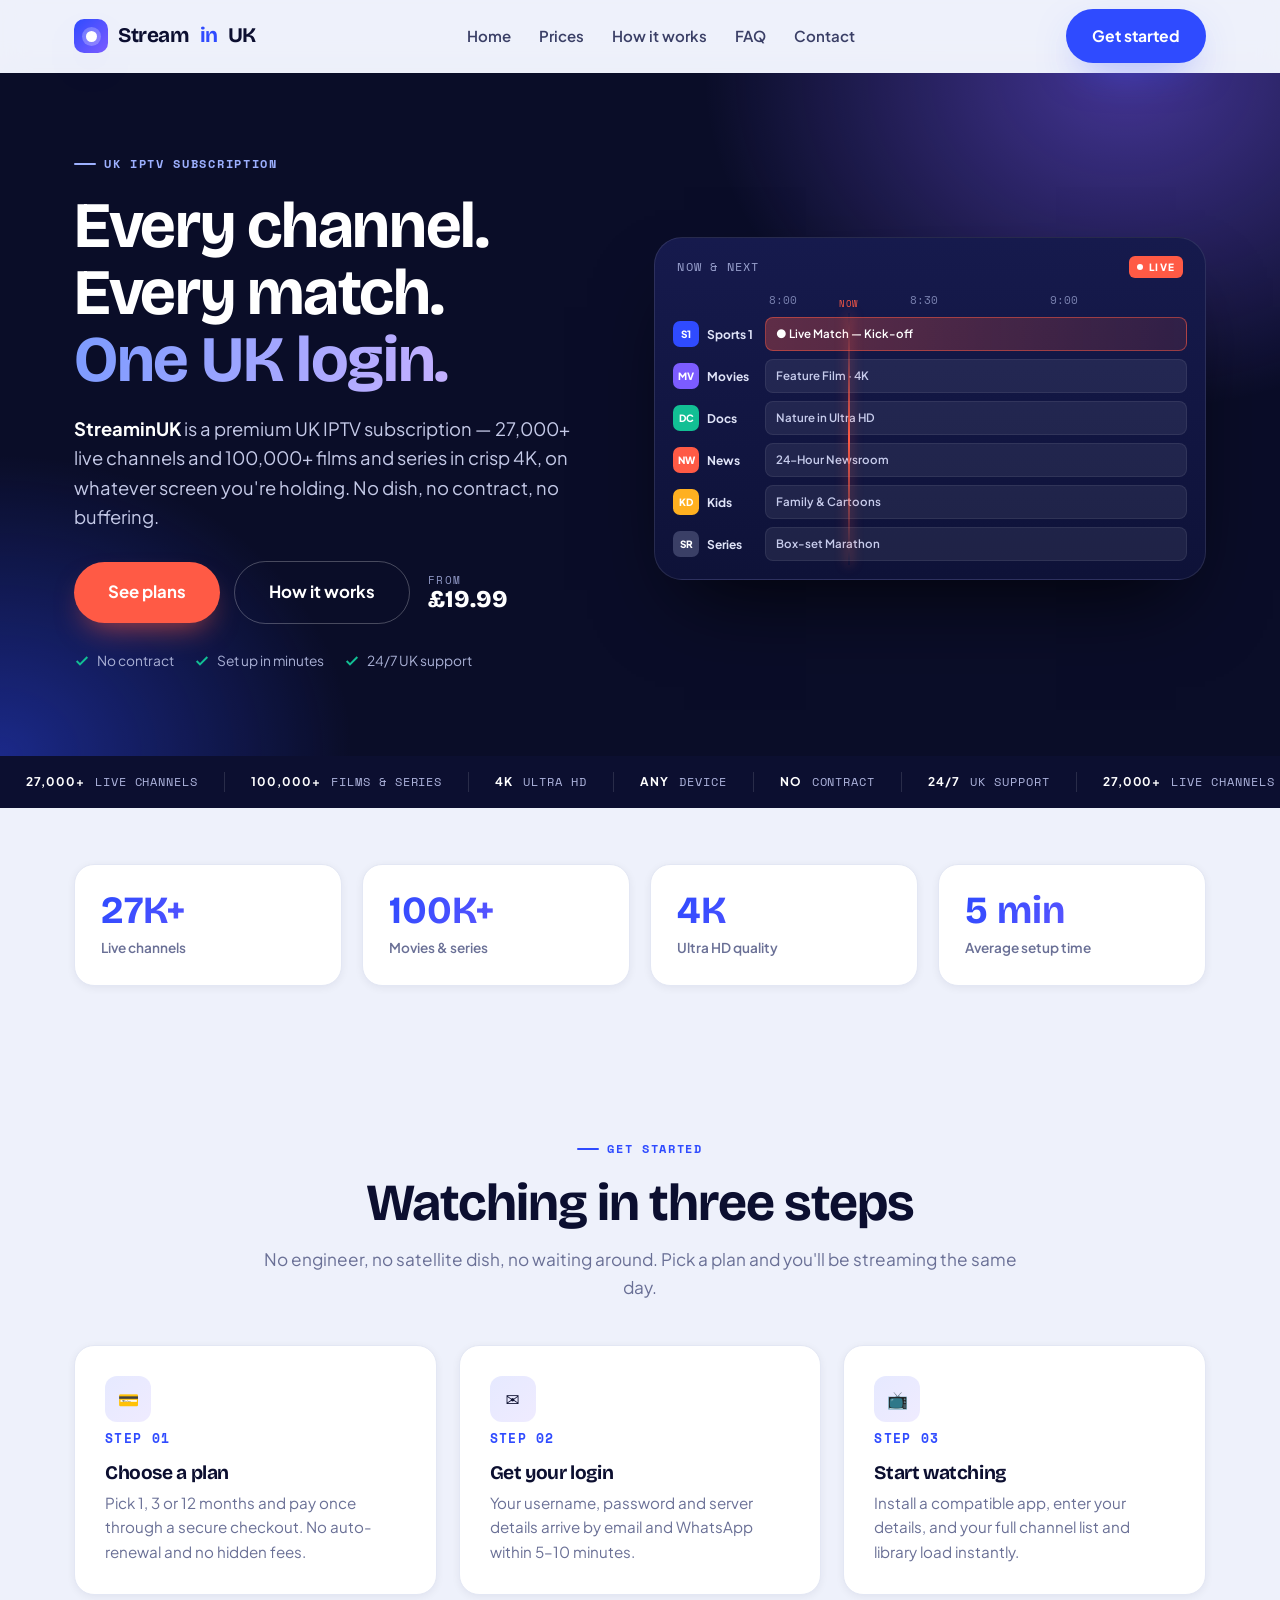
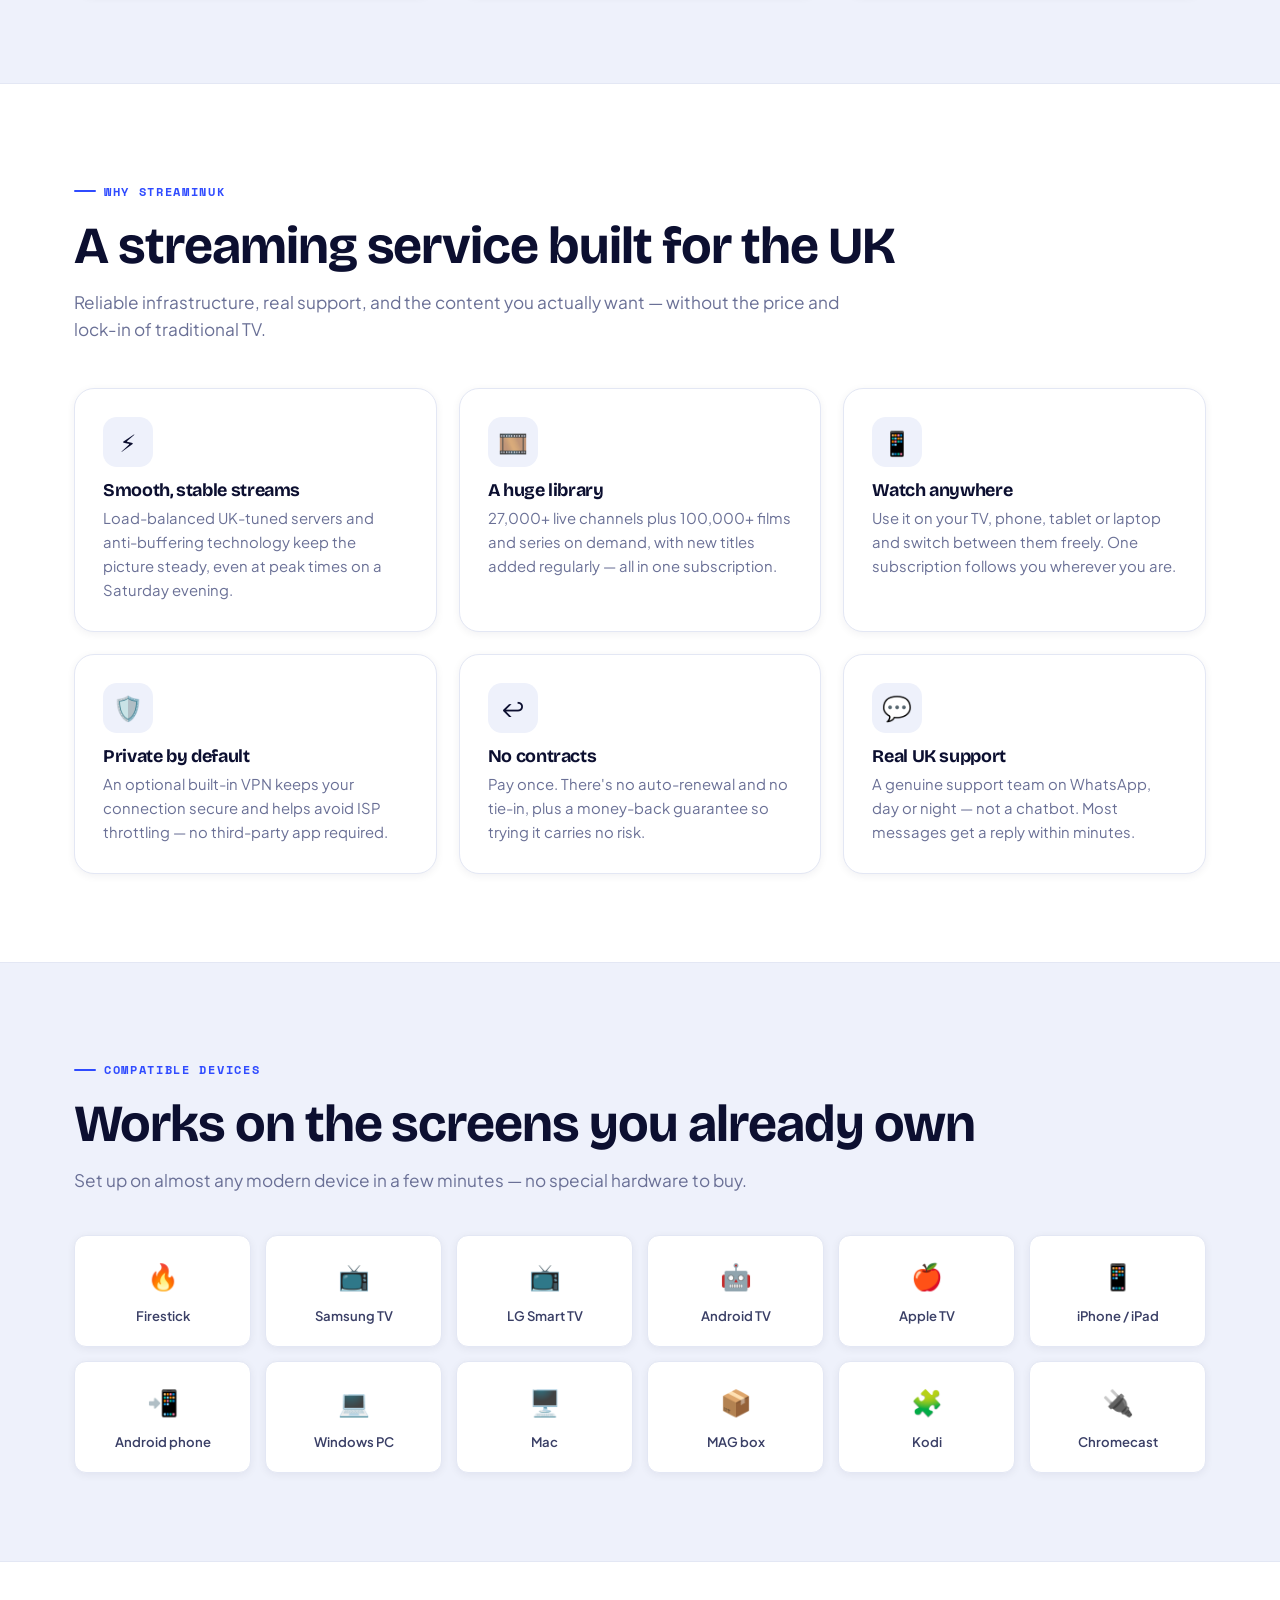
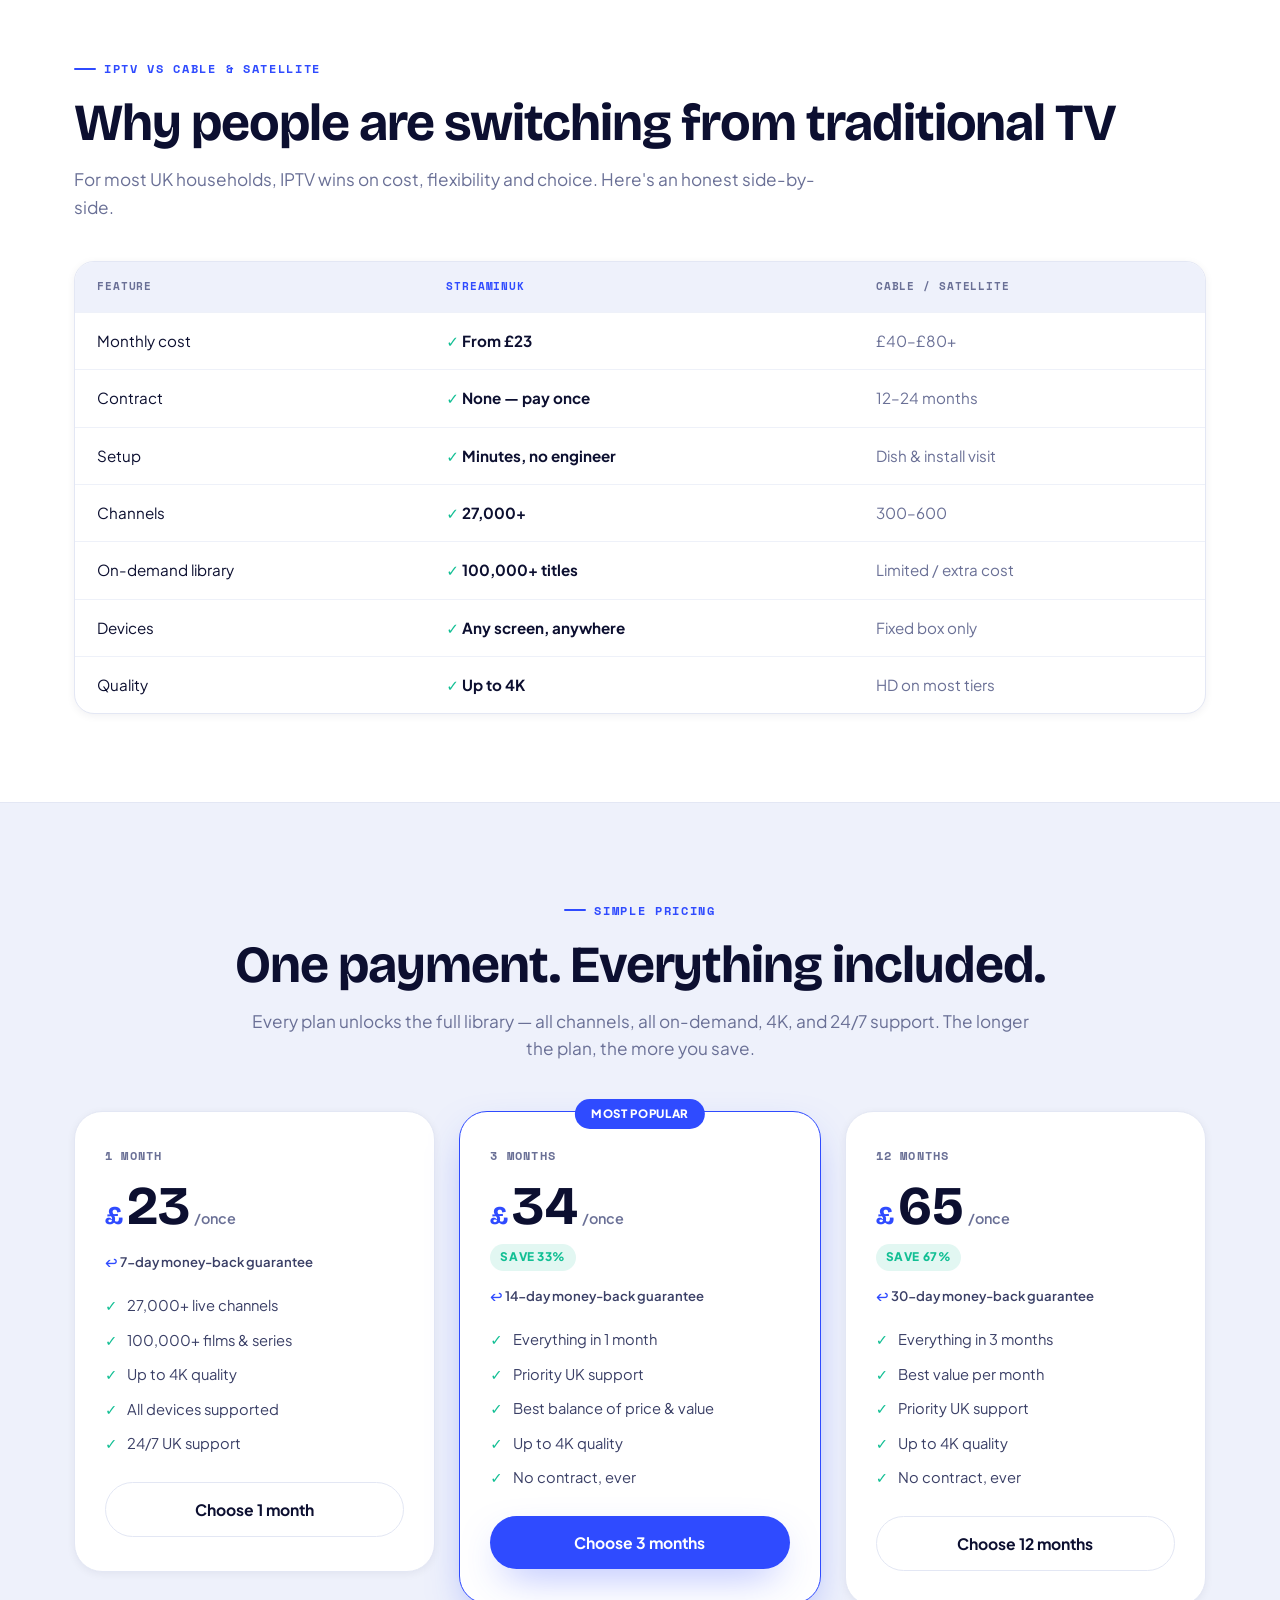
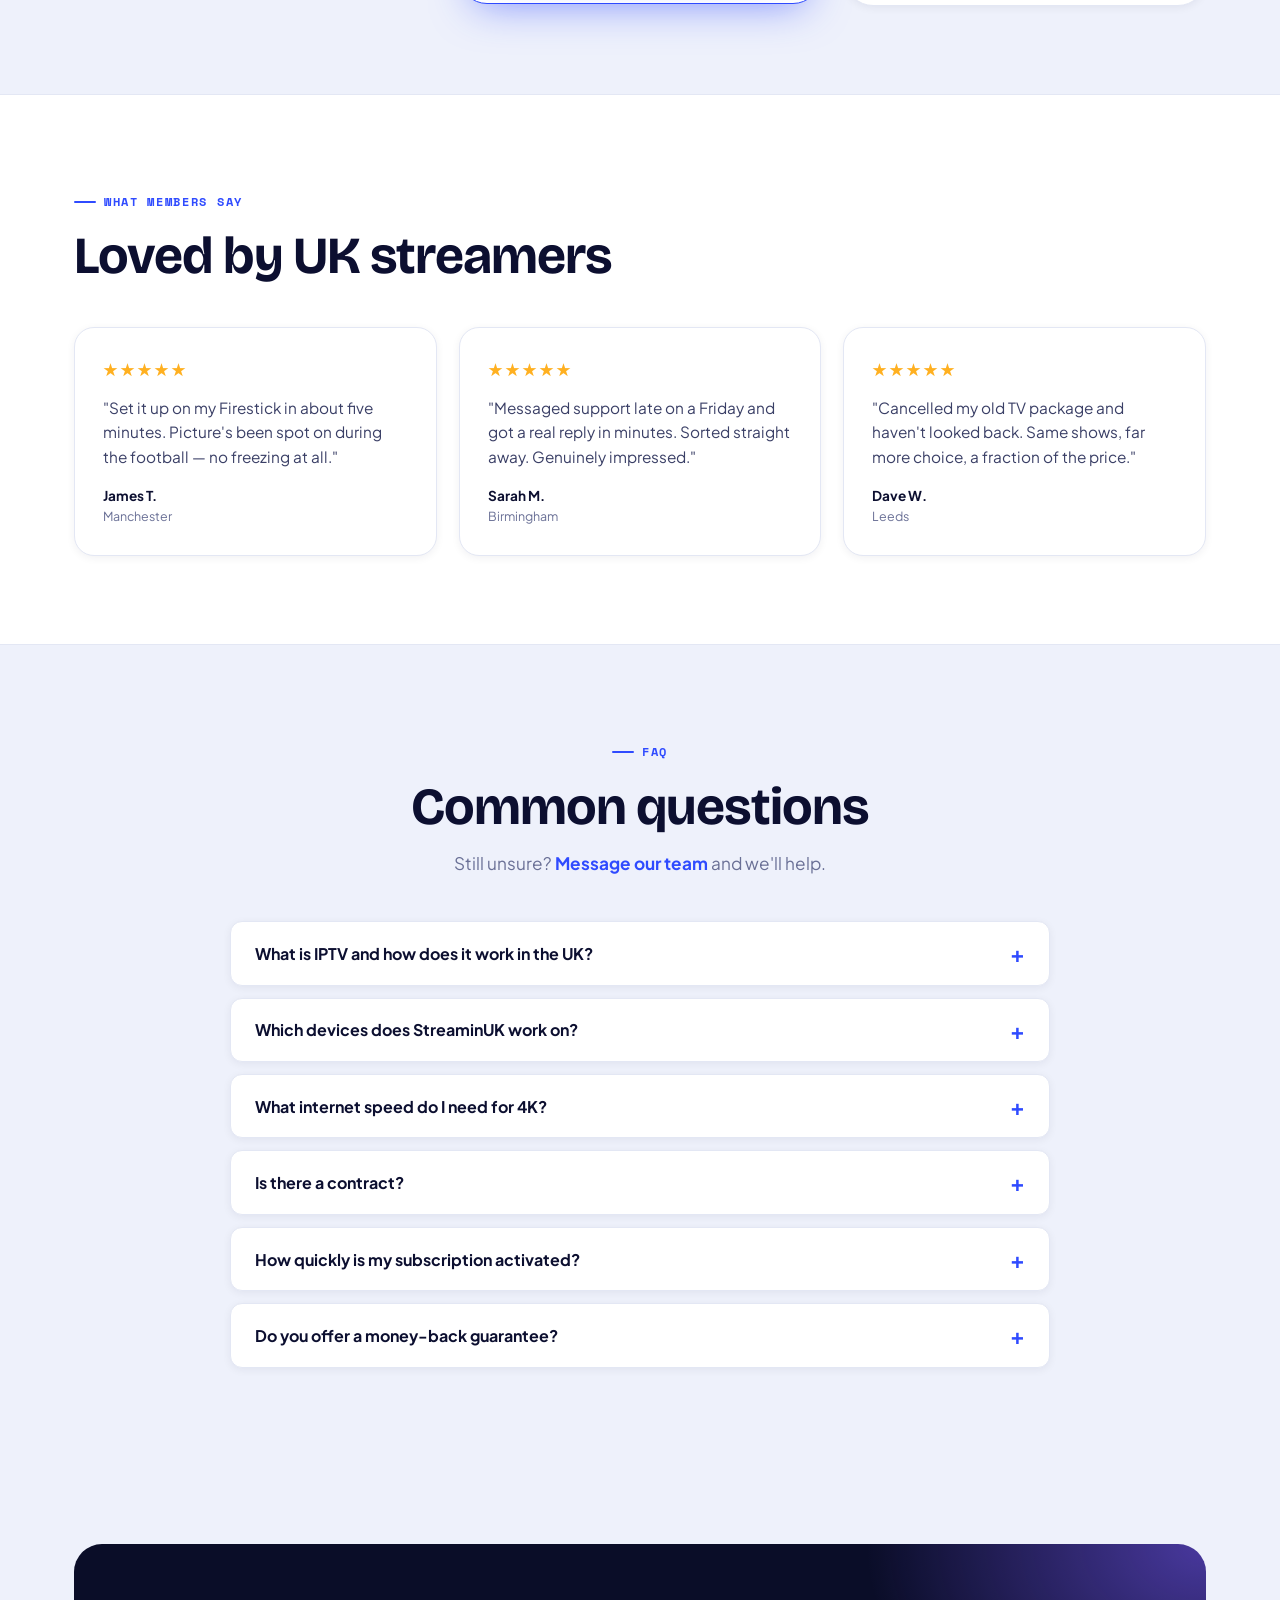
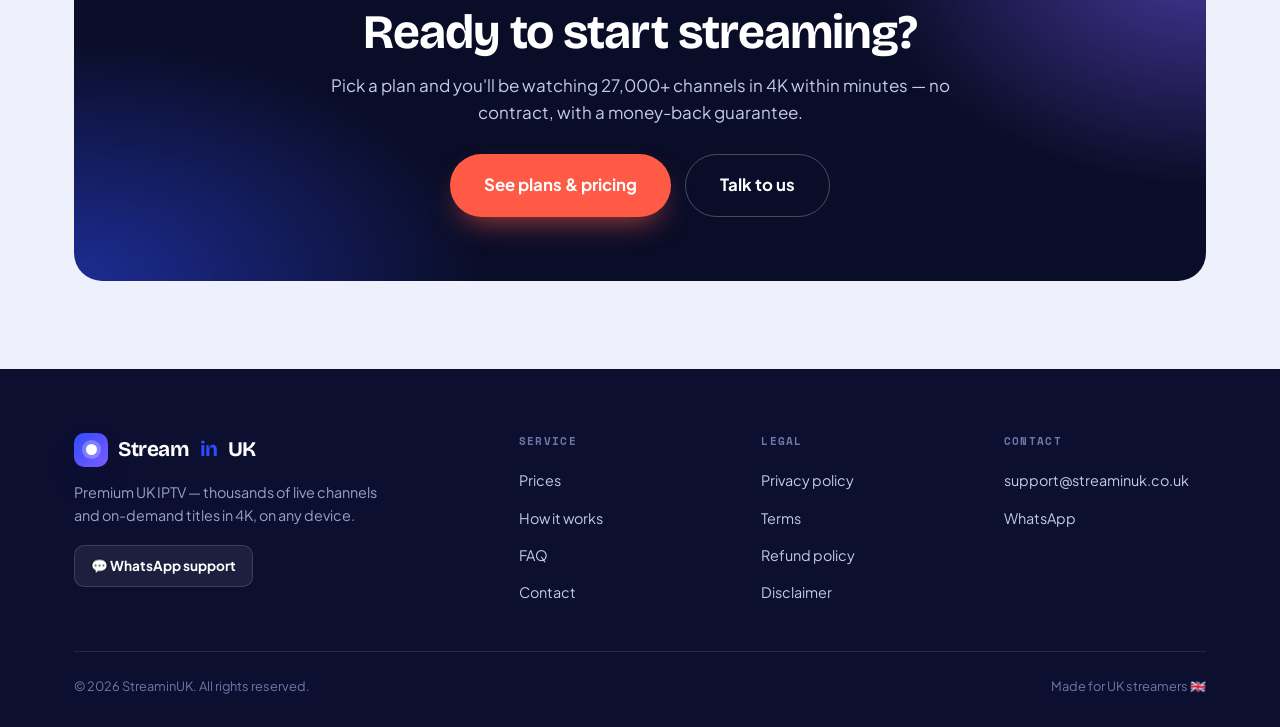
==== commit b0b38752: "Update index.html" ====
--- a/index.html
+++ b/index.html
@@ -3,8 +3,8 @@
 <head>
 <meta charset="UTF-8">
 <meta name="viewport" content="width=device-width, initial-scale=1.0">
-<title>StreaminUK | UK IPTV Subscription — 27,000+ Channels in 4K</title>
-<meta name="description" content="StreaminUK is a premium UK IPTV subscription: 27,000+ live channels and 100,000+ movies and series in 4K, on any device. No contracts, instant setup, 24/7 UK support. Plans from £19.99.">
+<title>Stream in UK | UK IPTV Subscription — 27,000+ Channels in 4K</title>
+<meta name="description" content="Stream in UK is a premium UK IPTV subscription: 27,000+ live channels and 100,000+ movies and series in 4K, on any device. No contracts, instant setup, 24/7 UK support. Plans from £19.99.">
 <meta name="robots" content="index, follow, max-image-preview:large">
 <link rel="canonical" href="https://streaminuk.co.uk/">
 <meta property="og:type" content="website">
@@ -241,7 +241,7 @@
           <tr><th>Feature</th><th class="us">StreaminUK</th><th>Cable / satellite</th></tr>
         </thead>
         <tbody>
-          <tr><td>Monthly cost</td><td class="us">From £19.99</td><td class="them">£40–£80+</td></tr>
+          <tr><td>Monthly cost</td><td class="us">From £23</td><td class="them">£40–£80+</td></tr>
           <tr><td>Contract</td><td class="us">None — pay once</td><td class="them">12–24 months</td></tr>
           <tr><td>Setup</td><td class="us">Minutes, no engineer</td><td class="them">Dish &amp; install visit</td></tr>
           <tr><td>Channels</td><td class="us">27,000+</td><td class="them">300–600</td></tr>
@@ -265,7 +265,7 @@
     <div class="plans">
       <div class="plan">
         <div class="plan-name">1 Month</div>
-        <div class="plan-price"><span class="cur">£</span><span class="amt">19.99</span><span class="per">/once</span></div>
+        <div class="plan-price"><span class="cur">£</span><span class="amt">23</span><span class="per">/once</span></div>
         <div class="plan-mbg">7-day money-back guarantee</div>
         <ul>
           <li>27,000+ live channels</li>
@@ -279,7 +279,7 @@
       <div class="plan featured">
         <div class="plan-flag">Most popular</div>
         <div class="plan-name">3 Months</div>
-        <div class="plan-price"><span class="cur">£</span><span class="amt">39.99</span><span class="per">/once</span></div>
+        <div class="plan-price"><span class="cur">£</span><span class="amt">34</span><span class="per">/once</span></div>
         <span class="plan-save">Save 33%</span>
         <div class="plan-mbg">14-day money-back guarantee</div>
         <ul>
@@ -293,7 +293,7 @@
       </div>
       <div class="plan">
         <div class="plan-name">12 Months</div>
-        <div class="plan-price"><span class="cur">£</span><span class="amt">79.99</span><span class="per">/once</span></div>
+        <div class="plan-price"><span class="cur">£</span><span class="amt">65</span><span class="per">/once</span></div>
         <span class="plan-save">Save 67%</span>
         <div class="plan-mbg">30-day money-back guarantee</div>
         <ul>
